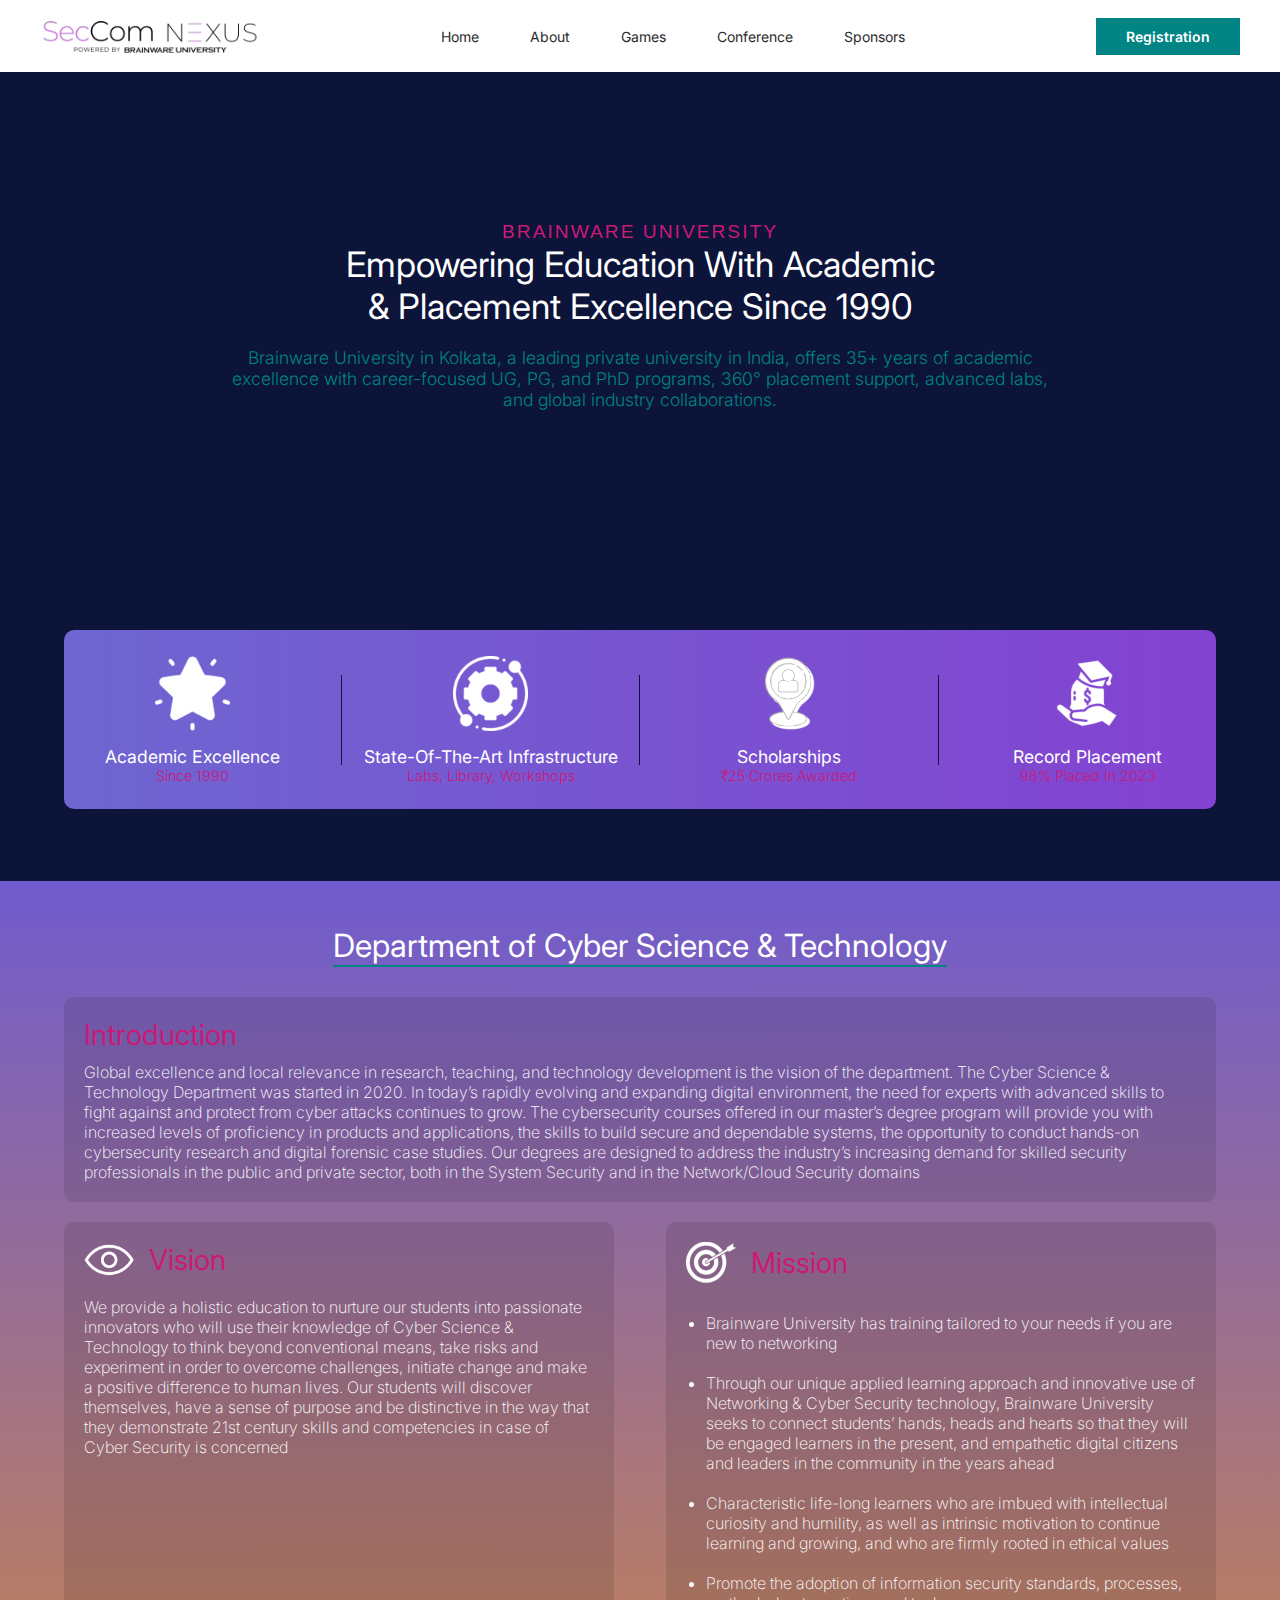
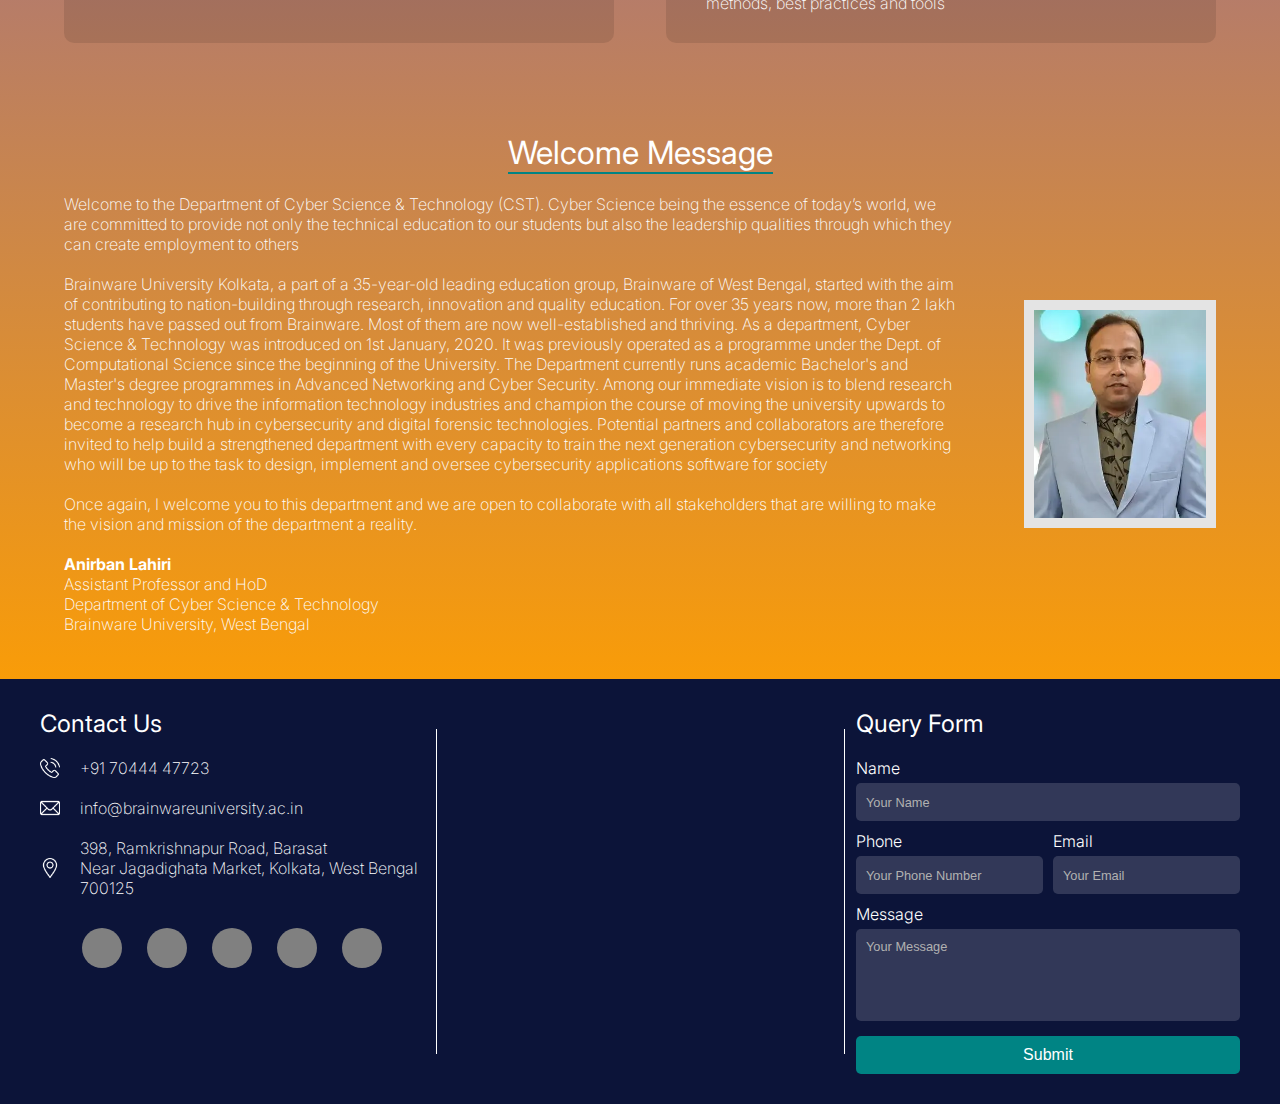
==== about.html @ 7f50a829 "Final_1" ====
<!DOCTYPE html>
<html lang="en">

<head>
  <meta charset="UTF-8" />
  <meta name="viewport" content="width=device-width, initial-scale=1.0" />
  <meta name="description" content="Setcom" />
  <title>SecComNexus</title>
  <link rel="stylesheet" href="CSS/style.css">
  <link rel="stylesheet" href="CSS/about.css">
</head>

<body>
  <header id="navbar">
    <img id="logo" src="Assets/seccom_logo-b.webp" alt="" />
    <nav>
      <ul>
        <li><a href="index.html">Home</a></li>
        <li>
          <a href="about.html">About</a>
          <ul class="sub-nav">
            <li><a href="about.html#art4">Dept. Of Cyber Science & Technology</a></li>
          </ul>
        </li>
        <li>
          <a href="games.html">Games</a>
          <ul class="sub-nav">
            <li><a href="games.html#">Valorant</a></li>
            <li><a href="games.html#">BGMI</a></li>
            <li><a href="games.html#">CTF</a></li>
          </ul>
        </li>
        <li><a href="conferance.html">Conference</a></li>
        <li>
          <a href="sponsors.html">Sponsors</a>
        </li>
      </ul>
    </nav>
    <div>
      <a class="nav_ext reg" href="#">Registration</a>
    </div>
    <div class="menu-button" id="menuButton">&#9776;</div>
  </header>

  <main>
    <!-- Section 1 -->
    <section class="sec1">
      <!-- Article 1 -->
      <article id="art1" class="art1">
        <p>BRAINWARE UNIVERSITY</p>
        <h1>Empowering Education With Academic</h1>
        <h1> & Placement Excellence Since 1990</h1>
        <h3>Brainware University in Kolkata, a leading private university in India, offers 35+ years of academic
          excellence with career-focused UG, PG, and PhD programs, 360° placement support, advanced labs, and global
          industry collaborations.</h3>
      </article>

      <!-- Article 2 -->
      <article class="art2">
        <div>
          <img src="Assets/MID-Icons/academic-excellence.webp" alt="">
          <h3>Academic Excellence</h3>
          <p>Since 1990</p>
        </div>
        <hr>
        <div>
          <img src="Assets/MID-Icons/Infrastructure.webp" alt="">
          <h3>State-Of-The-Art Infrastructure</h3>
          <p>Labs, Library, Workshops</p>
        </div>
        <hr>
        <div>
          <img src="Assets/MID-Icons/record-placement.webp" alt="">
          <h3>Scholarships</h3>
          <p>₹25 Crores Awarded</p>
        </div>
        <hr>
        <div>
          <img src="Assets/MID-Icons/scholarships.webp" alt="">
          <h3>Record Placement</h3>
          <p>98% Placed In 2023</p>
        </div>
      </article>
    </section>

    <!-- Section 2 -->
    <section class="sec2">
      <!-- Article 4 -->
      <article id="art4" class="art4">
        <div class="art4_top">
          <h1>Department of Cyber Science & Technology</h1>
          <hr class="glob_hr">
        </div>
        <div class="art4_bottom">
          <h2>Introduction</h2>
          <p>Global excellence and local relevance in research, teaching, and technology development is the vision of
            the department. The Cyber Science & Technology Department was started in 2020. In today’s rapidly
            evolving and expanding digital environment, the need for experts with advanced skills to fight against and
            protect from cyber attacks continues to grow. The cybersecurity courses offered in our master’s degree
            program will provide you with increased levels of proficiency in products and applications, the skills to
            build secure and dependable systems, the opportunity to conduct hands-on cybersecurity research and
            digital forensic case studies. Our degrees are designed to address the industry’s increasing demand for
            skilled security professionals in the public and private sector, both in the System Security and in the
            Network/Cloud Security domains</p>
        </div>
      </article>

      <!-- Article 5 -->
      <article class="art5">
        <div class="art5_div1">
          <div class="art5_head">
            <img src="Assets/MID-Icons/eye.webp" alt="">
            <h2>Vision</h2>
          </div>
          <p>
            We provide a holistic education to nurture our students into passionate innovators who will use their
            knowledge of Cyber Science & Technology to think beyond conventional means, take risks and experiment in
            order to overcome challenges, initiate change and make a positive difference to human lives. Our students
            will discover themselves, have a sense of purpose and be distinctive in the way that they demonstrate 21st
            century skills and competencies in case of Cyber Security is concerned
          </p>
        </div>
        <div class="art5_div2">
          <div class="art5_head">
            <img src="Assets/MID-Icons/target.webp" alt="">
            <h2>Mission</h2>
          </div>
          <ul>
            <li>
              Brainware University has training tailored to your needs
              if you are new to networking
            </li>
            <li>
              Through our unique applied learning approach and
              innovative use of Networking & Cyber Security
              technology, Brainware University seeks to connect
              students’ hands, heads and hearts so that they will be
              engaged learners in the present, and empathetic digital
              citizens and leaders in the community in the years
              ahead
            </li>
            <li>
              Characteristic life-long learners who are imbued with
              intellectual curiosity and humility, as well as intrinsic
              motivation to continue learning and growing, and who
              are firmly rooted in ethical values
            </li>
            <li>
              Promote the adoption of information security standards,
              processes, methods, best practices and tools
            </li>
          </ul>
        </div>
      </article>

      <!-- Article 6 -->
      <div class="art6_head">
        <h1>Welcome Message</h1>
        <hr class="glob_hr">
      </div>
      <article class="art6">
        <div>
          <p>
            Welcome to the Department of Cyber Science & Technology (CST). Cyber Science being the essence of
            today’s world, we are committed to provide not only the technical education to our students but also the
            leadership qualities through which they can create employment to others
          </p>
          <br>
          <p>
            Brainware University Kolkata, a part of a 35-year-old leading education group, Brainware of West Bengal,
            started with the aim of contributing to nation-building through research, innovation and quality education.
            For over 35 years now, more than 2 lakh students have passed out from Brainware. Most of them are now
            well-established and thriving. As a department, Cyber Science & Technology was introduced on 1st
            January, 2020. It was previously operated as a programme under the Dept. of Computational Science
            since the beginning of the University. The Department currently runs academic Bachelor's and Master's
            degree programmes in Advanced Networking and Cyber Security. Among our immediate vision is to blend
            research and technology to drive the information technology industries and champion the course of
            moving the university upwards to become a research hub in cybersecurity and digital forensic
            technologies. Potential partners and collaborators are therefore invited to help build a strengthened
            department with every capacity to train the next generation cybersecurity and networking who will be up to
            the task to design, implement and oversee cybersecurity applications software for society
          </p>
          <br>
          <p>
            Once again, I welcome you to this department and we are open to collaborate with all stakeholders that
            are willing to make the vision and mission of the department a reality.
          </p>
          <br>
          <div>
            <h4>Anirban Lahiri</h4>
            <p>Assistant Professor and HoD</p>
            <p>Department of Cyber Science & Technology</p>
            <p>Brainware University, West Bengal</p>
          </div>
        </div>
        <img src="Assets/Images/hod.webp" alt="">
      </article>
    </section>
  </main>

  <footer>
    <article class="foot1">
      <div class="foot1_links">
        <h3>Contact Us</h3>
        <div>
          <img src="Assets/SM-Icons/call-b.png" alt="" /><a href="tel:+91 7044447723" >+91 70444 47723</a>
        </div>
        <div>
          <img src="Assets/SM-Icons/mail-b.png" alt="" /><a href="mailto:info@brainwareuniversity.ac.in" >info@brainwareuniversity.ac.in</a>
        </div>
        <div>
          <img src="Assets/SM-Icons/loc-b.png" alt="" /><a href="">398, Ramkrishnapur Road, Barasat <br />Near Jagadighata Market, Kolkata, West Bengal 700125</a>
        </div>
      </div>
      <div class="foot1_icons">
        <a href="#"><img src="" alt="" /></a>
        <a href="#"><img src="" alt="" /></a>
        <a href="#"><img src="" alt="" /></a>
        <a href="#"><img src="" alt="" /></a>
        <a href="#"><img src="" alt="" /></a>
      </div>
    </article>
    <hr />
    <article>
      <iframe style="filter: var(--invert-1); border: none" src="https://www.google.com/maps/embed?pb=!1m18!1m12!1m3!1d20817.12338536643!2d88.50372084337864!3d22.728900085124508!2m3!1f0!2f0!3f0!3m2!1i1024!2i768!4f13.1!3m3!1m2!1s0x39f89c04b6fe4559%3A0xa012120ab7f1da34!2sBrainware%20University!5e0!3m2!1sen!2sin!4v1730965529747!5m2!1sen!2sin" width="100%" height="100%" style="border: 0" allowfullscreen="" loading="lazy" referrerpolicy="no-referrer-when-downgrade"></iframe>
    </article>
    <hr />
    <article class="foot2">
      <h3>Query Form</h3>
      <form id="query-form" action="#" method="POST">
        <label for="name">Name</label>
        <input type="text" id="name" name="name" placeholder="Your Name" required/>
      
        <div class="input-row">
          <div class="input-half">
            <label for="phone">Phone</label>
            <input type="number" id="phone" name="phone" placeholder="Your Phone Number" required/>
          </div>
          <div class="input-half">
            <label for="email">Email</label>
            <input type="email" id="email" name="email" placeholder="Your Email" required/>
          </div>
        </div>
      
        <label for="message">Message</label>
        <textarea id="message" name="message" placeholder="Your Message" rows="4" required></textarea>
        <button type="submit">Submit</button>
      </form>
    </article>
  </footer>
  <script src="JS/script.js"></script>
  <script src="JS/about.js"></script>
</body>

</html>
---- CSS/style.css ----
/* Import Google Fonts */
@import url('https://fonts.googleapis.com/css2?family=Anton&family=Inter:ital,opsz,wght@0,14..32,100..900;1,14..32,100..900&display=swap');

/* CSS Variables */
:root {
    /* Text */
    --first-color: #fff;
    --second-color: #cb1977;
    --third-color: #008484;
    /* Color-Type */
    --color-type-1: #111111;
    --color-type-2: #141414;
    --hr-color: #fff;
    /* Background */
    --background-color: #0c1439;
}

/* Reset */
* {
    margin: 0;
    padding: 0;
    box-sizing: border-box;
}
body {
    background: var(--background-color);
    color: var(--first-color);
    font-family: "Inter", sans-serif;
}
body::-webkit-scrollbar {
    width: 0px;
}
html {
    scroll-behavior: smooth;
}
.glob_hr {
    border: none;
    background-color: var(--third-color);
    height: 2px;
}

/* Header */
header {
    display: flex;
    position: fixed;
    width: 100vw;
    align-items: center;
    justify-content: space-between;
    padding: 0px 40px;
    height: 8vh;
    transition: top 0.3s;
    background-color: #fff;
    z-index: 1000;
    animation: fadeInFromTop 1s ease-out forwards;
}
header img {
    width: 220px;
    height: auto;
}
header nav {
    display: flex;
    align-items: center;
}
header nav ul {
    display: flex;
    list-style-type: none;
    position: relative;
}
header nav ul li {
    position: relative;
}
header a {
    color: #2b2b2b;
    text-decoration: none;
    padding: 10px 2vw;
    font-size: 14px;
    font-weight: 400;
    font-family: "Inter", sans-serif;
}
header a:hover {
    color: #000;
    background-color: #bebebe;
    transition: 0.3s;
}

/* Sub-Navigation */
.sub-nav {
    display: none;
    position: absolute;
    width: auto;
    top: 100%;
    left: 0;
    margin-top: 10px;
    background-color: #fff;
    border: 1px solid #acacac;
}
header nav ul li:hover .sub-nav {
    display: block;
}
.sub-nav li {
    padding: 8px 1vw;
}
.sub-nav a {
    color: #000;
    text-decoration: none;
    font-size: 14px;
    padding: 10px 1vw;
    display: block;
    white-space: nowrap;
}
.nav_ext {
    padding: 10px 30px;
    color: #fff;
    font-weight: 600;
}
.prt {
    background-color: #cb1977;
}
.prt:hover {
    background-color: #921156;
    color: #fff;
}
.reg {
    margin-left: 10px;
    background-color: #008484;
}
.reg:hover {
    background-color: #006363;
    color: #fff;
}

/* Menu Button */
.menu-button {
    display: none;
}

/* Footer */
footer {
    display: flex;
    padding: 30px 40px;
    /* background-color: var(--color-type-1); */
    justify-content: space-between;
    font-family: "Inter", sans-serif;
    animation: fadeInFromBottom 1s ease-out forwards;
    /* display: none; */
    background-color: #0c1439;
}
footer article {
    width: 30vw;
}
footer hr {
    margin: 20px 0px;
    border: none;
    background-color: var(--hr-color);
    width: 1px;
}
.foot1_links {
    display: flex;
    flex-direction: column;
}
.foot1_links div {
    display: flex;
    align-items: center;
    padding: 10px 0px;
}
.foot1_links div img {
    width: 20px;
    height: auto;
    filter: invert(100%);
}
.foot1_links div a {
    font-weight: 200;
    padding-left: 20px;
    color: var(--first-color);
    text-decoration: none;
}
.foot1_links h3,
.foot2 h3 {
    font-size: 1.5em;
    margin-bottom: 10px;
    font-weight: 400;
}
.foot1_icons {
    display: flex;
    justify-content: space-around;
    padding: 20px 30px;
}
.foot1_icons a {
    height: 40px;
    width: 40px;
    border-radius: 50%;
    background-color: gray;
}

/* Query Form */
#query-form {
    display: flex;
    flex-direction: column;
}

#query-form label {
    font-size: 1rem;
    font-weight: 300;
    margin: 10px 0 5px;
    color: var(--first-color);
}

#query-form input[type="text"],
#query-form input[type="number"],
#query-form input[type="email"],
#query-form textarea {
    padding: 10px;
    font-size: 1em;
    border: none;
    border-radius: 5px;
    background-color: #ffffff28;
    color: var(--first-color);
    font-family: sans-serif;
    resize: none;
    width: 100%;
    box-sizing: border-box;
}
#query-form input[type="number"]::-webkit-inner-spin-button {
    -webkit-appearance: none;
    margin: 0;
}

/* Styling for placeholder text */
#query-form input::placeholder,
#query-form textarea::placeholder {
    color: #b1b1b1;
    font-size: 0.8rem;
    font-weight: 200;
}

/* Style for button */
#query-form button {
    margin-top: 15px;
    padding: 10px;
    font-size: 1em;
    color: var(--first-color);
    background-color: var(--third-color);
    border: none;
    border-radius: 5px;
    cursor: pointer;
    transition: background-color 0.3s;
}
#query-form button:hover {
    background-color: #47c94e;
}

/* Flex styling for row of inputs */
.input-row {
    display: flex;
    gap: 10px;
    margin-top: 10px;
}

.input-half {
    flex: 1;
}
.input-half input {
    margin-top: 5px;
}

/* Animations */
@keyframes fadeInFromTop {
    0% {
        opacity: 0;
        transform: translateY(-20px);
    }
    100% {
        opacity: 1;
        transform: translateY(0);
    }
}
@keyframes fadeInFromBottom {
    0% {
        opacity: 0;
        transform: translateY(20px);
    }
    100% {
        opacity: 1;
        transform: translateY(0);
    }
}
@keyframes fadeInFromLeft {
    0% {
        opacity: 0;
        transform: translateX(-20px);
    }
    100% {
        opacity: 1;
        transform: translateX(0);
    }
}
@keyframes fadeInFromRight {
    0% {
        opacity: 0;
        transform: translateX(20px);
    }
    100% {
        opacity: 1;
        transform: translateX(0);
    }
}
@keyframes fadeIn {
    0% {
        opacity: 0;
    }
    100% {
        opacity: 1;
    }
}



/* Working */
.working {
    display: flex;
    align-items: center;
    justify-content: center;
    height: 100vh;
}
.working h1 {
    font-size: 4rem;
    color: rgba(255, 255, 255, 0.3);
    font-family: "Inter", sans-serif;
    font-weight: 400;
}
---- CSS/about.css ----
body {
    background-color: #0c1439;
}
/* Sections */
.sec1 {
    margin: 0px 5vw;
}
.sec2 {
    background: linear-gradient(180deg, rgb(112, 91, 206) 0%, rgba(249,156,8,1) 100%);
    padding: 5vh 5vw;
    display: flex;
    flex-direction: column;
}
.art6_head {
    align-self: center;
    margin-bottom: 20px;
    margin-top: 10vh;
}
.art6_head h1 {
    font-size: 2rem;
    font-family: "Inter", sans-serif;
    font-weight: 400;
    color: var(--hr-color);;
}

/* Article 1 */
.art1 {
    display: flex;
    flex-direction: column;
    height: 70vh;
    justify-content: center;
    align-items: center;
    animation: fadeIn 1s ease-out forwards;
}
.art1 h1 {
    color: #fff;
    font-family: "Inter", sans-serif;
    font-size: 2.2rem;
    font-weight: 400;
}
.art1 h3 {
    margin-top: 20px;
    width: 65vw;
    font-size: 1.1rem;
    font-weight: 300;
    text-align: center;
    font-family: "Inter", sans-serif;
    color: var(--third-color);
}
.art1 p {
    font-size: 1.2rem;
    font-family: sans-serif;
    letter-spacing: 2px;
    color: var(--second-color);
}

/* Article 2 */
.art2 {
    display: flex;
    background: linear-gradient(90deg, rgb(110, 102, 209) 0%, rgb(131, 66, 209) 100%);
    padding: 2vw 0px;
    border-radius: 10px;
    /* border: 1px solid var(--hr-color); */
    justify-content: space-between;
    align-items: center;
    overflow: hidden;
    margin-bottom: 8vh;
    animation: fadeInFromBottom 1s ease-out forwards;
}
.art2 div {
    width: 20vw;
    display: flex;
    flex-direction: column;
    align-items: center;
}
.art2 div img {
    width: 75px;
    height: 75px;
    filter: brightness(150%);
}
.art2 div h3 {
    font-family: "Inter", sans-serif;
    font-weight: 400;
    color: #fff;
    padding-top: 15px;
    font-size: 1.1rem;
}
.art2 div p {
    font-family: "Inter", sans-serif;
    font-weight: 300;
    font-size: 0.9rem;
    color: var(--second-color);
}
.art2 hr {
    height: 10vh;
    border: none;
    width: 1px;
    background-color: #0c1439;
}

/* Article 3 */

/* Article 4 */
.art4 {
    display: flex;
    flex-direction: column;
    align-items: center;
    animation: fadeInFromTop 1s ease-out forwards;
}
.art4_top h1 {
    font-size: 2rem;
    font-family: "Inter", sans-serif;
    font-weight: 400;
    color: var(--hr-color);
}
.art4_bottom {
    margin-top: 30px;
    font-family: "Inter", sans-serif;
    padding: 20px;
    background-color: rgba(0, 0, 0, 0.1);
    border-radius: 10px;
}
.art4_bottom h2 {
    font-size: 1.8rem;
    font-weight: 400;
    color: var(--second-color);
}
.art4_bottom p {
    font-weight: 200;
    padding-top: 10px;
}

/* Article 5 */
.art5 {
    display: flex;
    justify-content: space-between;
    font-family: "Inter";
    font-weight: 200;
}
.art5 > div {
    width: 43vw;
    background-color: rgba(0, 0, 0, 0.1);
    border-radius: 10px;
    padding: 20px;
    margin-top: 20px;
}
.art5_div1 {
    animation: fadeInFromLeft 1s ease-out forwards;
}
.art5_div2 {
    animation: fadeInFromRight 1s ease-out forwards;
}
.art5_head {
    display: flex;
    align-items: center;
    padding-bottom: 20px;
}
.art5_head img {
    width: 50px;
    height: auto;
    filter: invert(100%);
}
.art5_head h2 {
    font-weight: 400;
    font-size: 1.8rem;
    padding-left: 15px;
    color: var(--second-color);
}
.art5 > div > ul {
    padding-left: 20px;
}
.art5 > div > ul > li {
    padding: 10px 0px;
}

/* Article 6 */
.art6 {
    display: flex;
    justify-content: space-between;
    align-items: center;
    animation: fadeIn 1s ease-out forwards;
}
.art6 div {
    font-family: "Inter", sans-serif;
    padding-right: 5vw;
    font-weight: 200;
}
.art6 img {
    width: 15vw;
    border: 10px solid #e4e4e4;
}
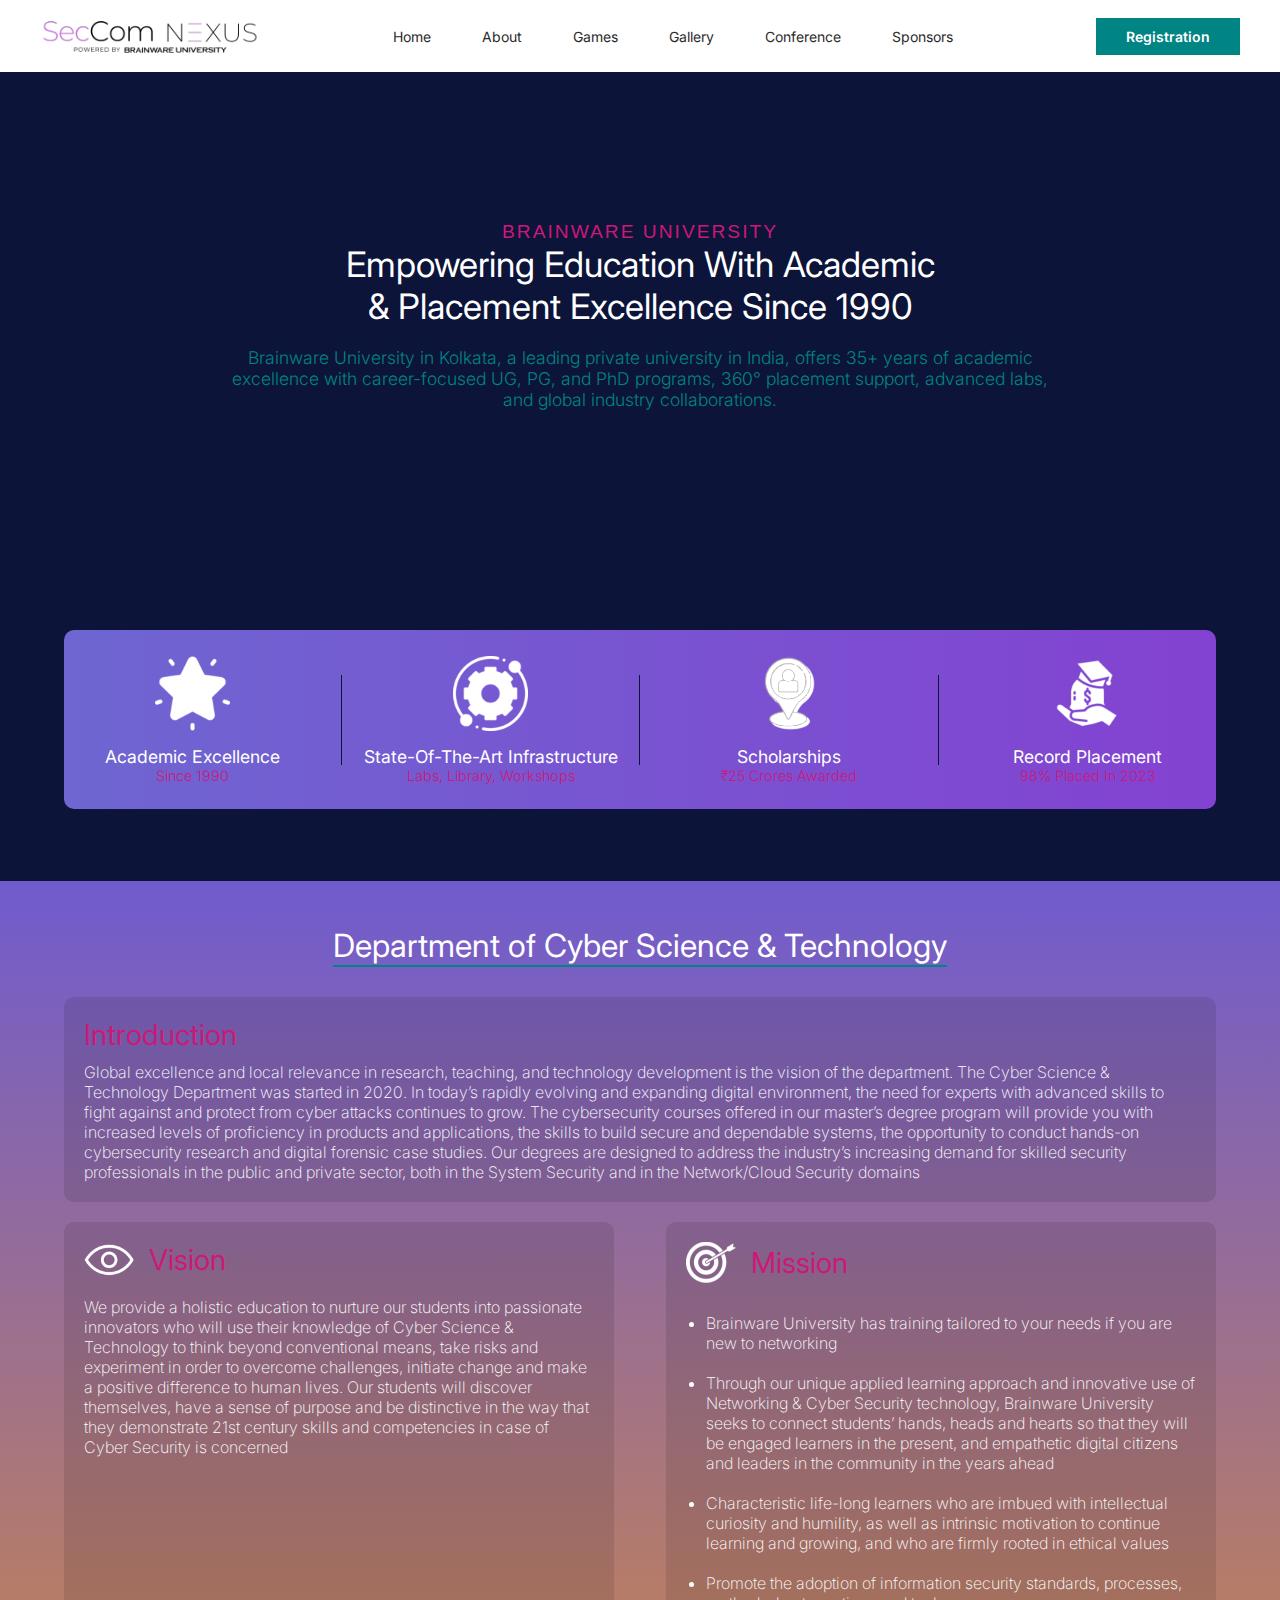
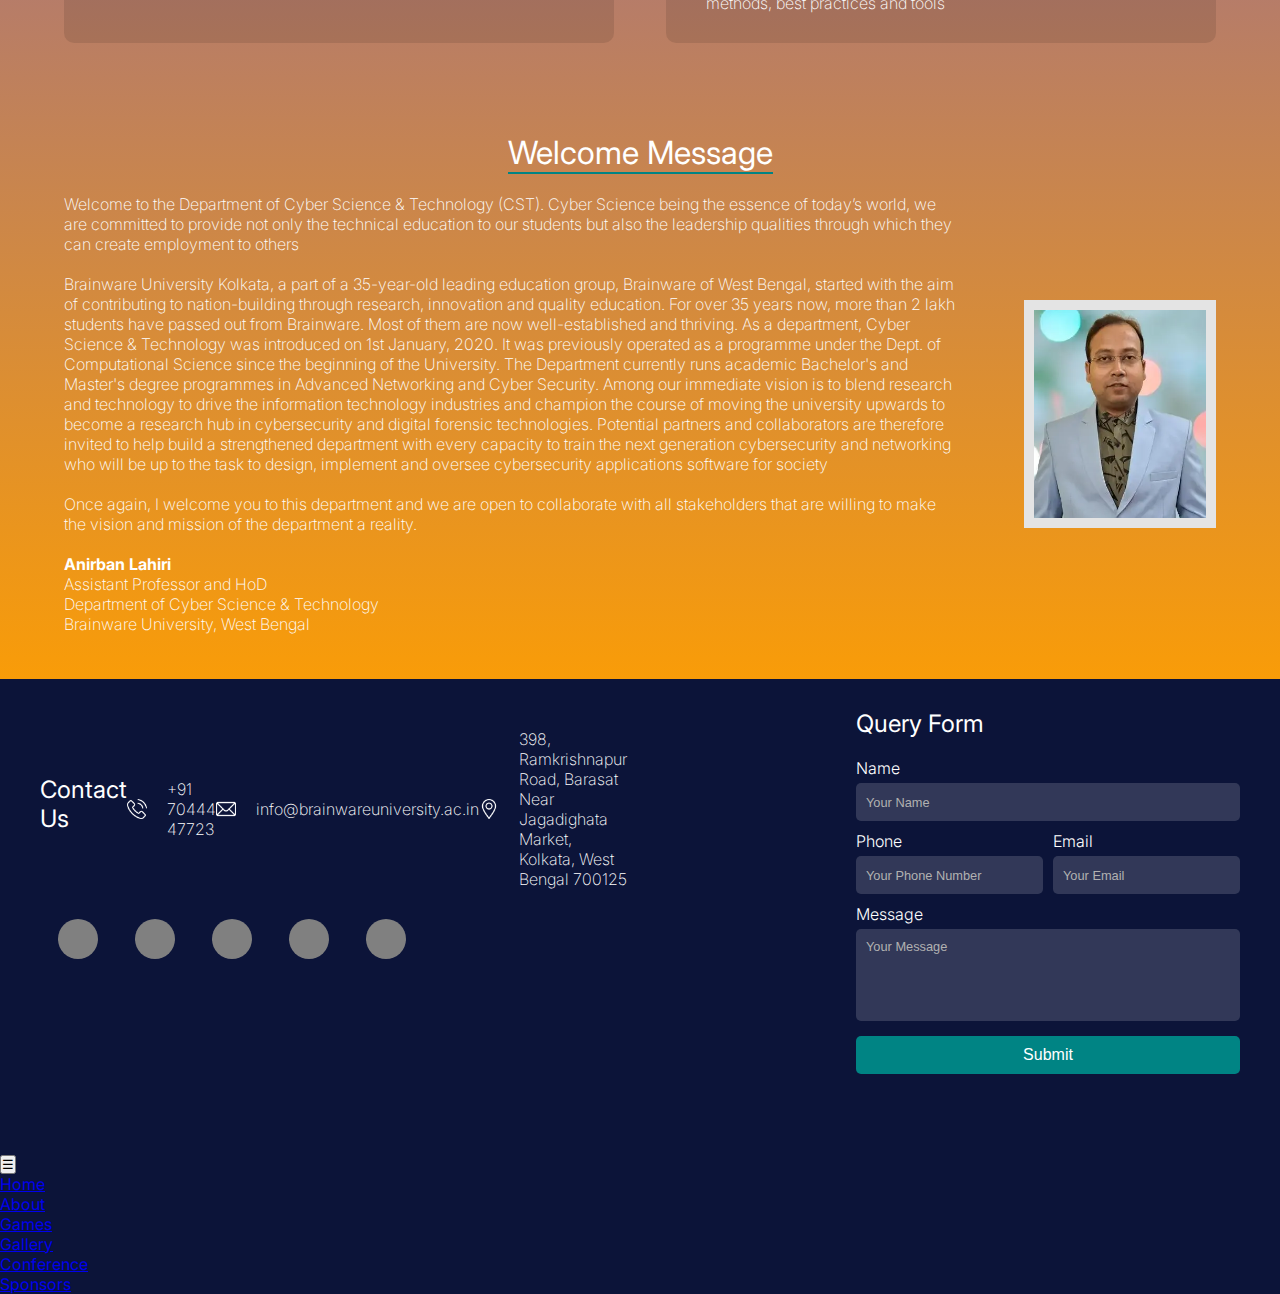
==== commit 1a3e52d9: "Add files via upload" ====
--- a/about.html
+++ b/about.html
@@ -30,14 +30,15 @@
             <li><a href="games.html#">CTF</a></li>
           </ul>
         </li>
-        <li><a href="conferance.html">Conference</a></li>
+        <li><a href="gallery.html">Gallery</a></li>
+        <li><a href="conference.html">Conference</a></li>
         <li>
           <a href="sponsors.html">Sponsors</a>
         </li>
       </ul>
     </nav>
     <div>
-      <a class="nav_ext reg" href="#">Registration</a>
+      <a class="nav_ext reg" href="games.html">Registration</a>
     </div>
     <div class="menu-button" id="menuButton">&#9776;</div>
   </header>
@@ -201,55 +202,76 @@
   <footer>
     <article class="foot1">
       <div class="foot1_links">
-        <h3>Contact Us</h3>
-        <div>
-          <img src="Assets/SM-Icons/call-b.png" alt="" /><a href="tel:+91 7044447723" >+91 70444 47723</a>
-        </div>
-        <div>
-          <img src="Assets/SM-Icons/mail-b.png" alt="" /><a href="mailto:info@brainwareuniversity.ac.in" >info@brainwareuniversity.ac.in</a>
-        </div>
-        <div>
-          <img src="Assets/SM-Icons/loc-b.png" alt="" /><a href="">398, Ramkrishnapur Road, Barasat <br />Near Jagadighata Market, Kolkata, West Bengal 700125</a>
+        <div class="foot1_links_div">
+          <h3>Contact Us</h3>
+          <div>
+            <img src="Assets/SM-Icons/call-b.png" alt="" />
+			<a href="tel:+91 7044447723">+91 70444 47723</a>
+          </div>
+          <div>
+            <img src="Assets/SM-Icons/mail-b.png" alt="" />
+			<a href="mailto:info@brainwareuniversity.ac.in">info@brainwareuniversity.ac.in</a>
+          </div>
+          <div>
+            <img src="Assets/SM-Icons/loc-b.png" alt="" />
+			<a href="">398, Ramkrishnapur Road, Barasat <br />Near Jagadighata Market, Kolkata, West Bengal 700125</a>
+          </div>
+        </div>
+        <div class="foot1_icons">
+          <a href="#"><img src="" alt="" /></a>
+          <a href="#"><img src="" alt="" /></a>
+          <a href="#"><img src="" alt="" /></a>
+          <a href="#"><img src="" alt="" /></a>
+          <a href="#"><img src="" alt="" /></a>
         </div>
       </div>
-      <div class="foot1_icons">
-        <a href="#"><img src="" alt="" /></a>
-        <a href="#"><img src="" alt="" /></a>
-        <a href="#"><img src="" alt="" /></a>
-        <a href="#"><img src="" alt="" /></a>
-        <a href="#"><img src="" alt="" /></a>
+      <div class="foot1_map">
+        <iframe style="filter: var(--invert-1); border: none"
+          src="https://www.google.com/maps/embed?pb=!1m18!1m12!1m3!1d20817.12338536643!2d88.50372084337864!3d22.728900085124508!2m3!1f0!2f0!3f0!3m2!1i1024!2i768!4f13.1!3m3!1m2!1s0x39f89c04b6fe4559%3A0xa012120ab7f1da34!2sBrainware%20University!5e0!3m2!1sen!2sin!4v1730965529747!5m2!1sen!2sin"
+          width="100%" height="100%" style="border: 0" allowfullscreen="" loading="lazy"
+          referrerpolicy="no-referrer-when-downgrade">
+        </iframe>
       </div>
     </article>
-    <hr />
-    <article>
-      <iframe style="filter: var(--invert-1); border: none" src="https://www.google.com/maps/embed?pb=!1m18!1m12!1m3!1d20817.12338536643!2d88.50372084337864!3d22.728900085124508!2m3!1f0!2f0!3f0!3m2!1i1024!2i768!4f13.1!3m3!1m2!1s0x39f89c04b6fe4559%3A0xa012120ab7f1da34!2sBrainware%20University!5e0!3m2!1sen!2sin!4v1730965529747!5m2!1sen!2sin" width="100%" height="100%" style="border: 0" allowfullscreen="" loading="lazy" referrerpolicy="no-referrer-when-downgrade"></iframe>
-    </article>
-    <hr />
     <article class="foot2">
       <h3>Query Form</h3>
       <form id="query-form" action="#" method="POST">
         <label for="name">Name</label>
-        <input type="text" id="name" name="name" placeholder="Your Name" required/>
-      
+        <input type="text" id="name" name="name" placeholder="Your Name" required />
+
         <div class="input-row">
           <div class="input-half">
             <label for="phone">Phone</label>
-            <input type="number" id="phone" name="phone" placeholder="Your Phone Number" required/>
+            <input type="number" id="phone" name="phone" placeholder="Your Phone Number" required />
           </div>
           <div class="input-half">
             <label for="email">Email</label>
-            <input type="email" id="email" name="email" placeholder="Your Email" required/>
-          </div>
-        </div>
-      
+            <input type="email" id="email" name="email" placeholder="Your Email" required />
+          </div>
+        </div>
+
         <label for="message">Message</label>
         <textarea id="message" name="message" placeholder="Your Message" rows="4" required></textarea>
         <button type="submit">Submit</button>
       </form>
     </article>
   </footer>
+  
+  <!-- Floating Hamburger Button -->
+  <button class="float-menu" onclick="toggleMenu()">☰</button>
+
+  <!-- Floating Navigation Menu -->
+  <nav class="float-nav">
+    <ul>
+      <li><a href="index.html">Home</a></li>
+      <li><a href="about.html">About</a></li>
+      <li><a href="games.html">Games</a></li>
+      <li><a href="gallery.html">Gallery</a></li>
+      <li><a href="conference.html">Conference</a></li>
+      <li><a href="sponsors.html">Sponsors</a></li>
+    </ul>
+  </nav>
   <script src="JS/script.js"></script>
-  <script src="JS/about.js"></script>
 </body>
 
 </html>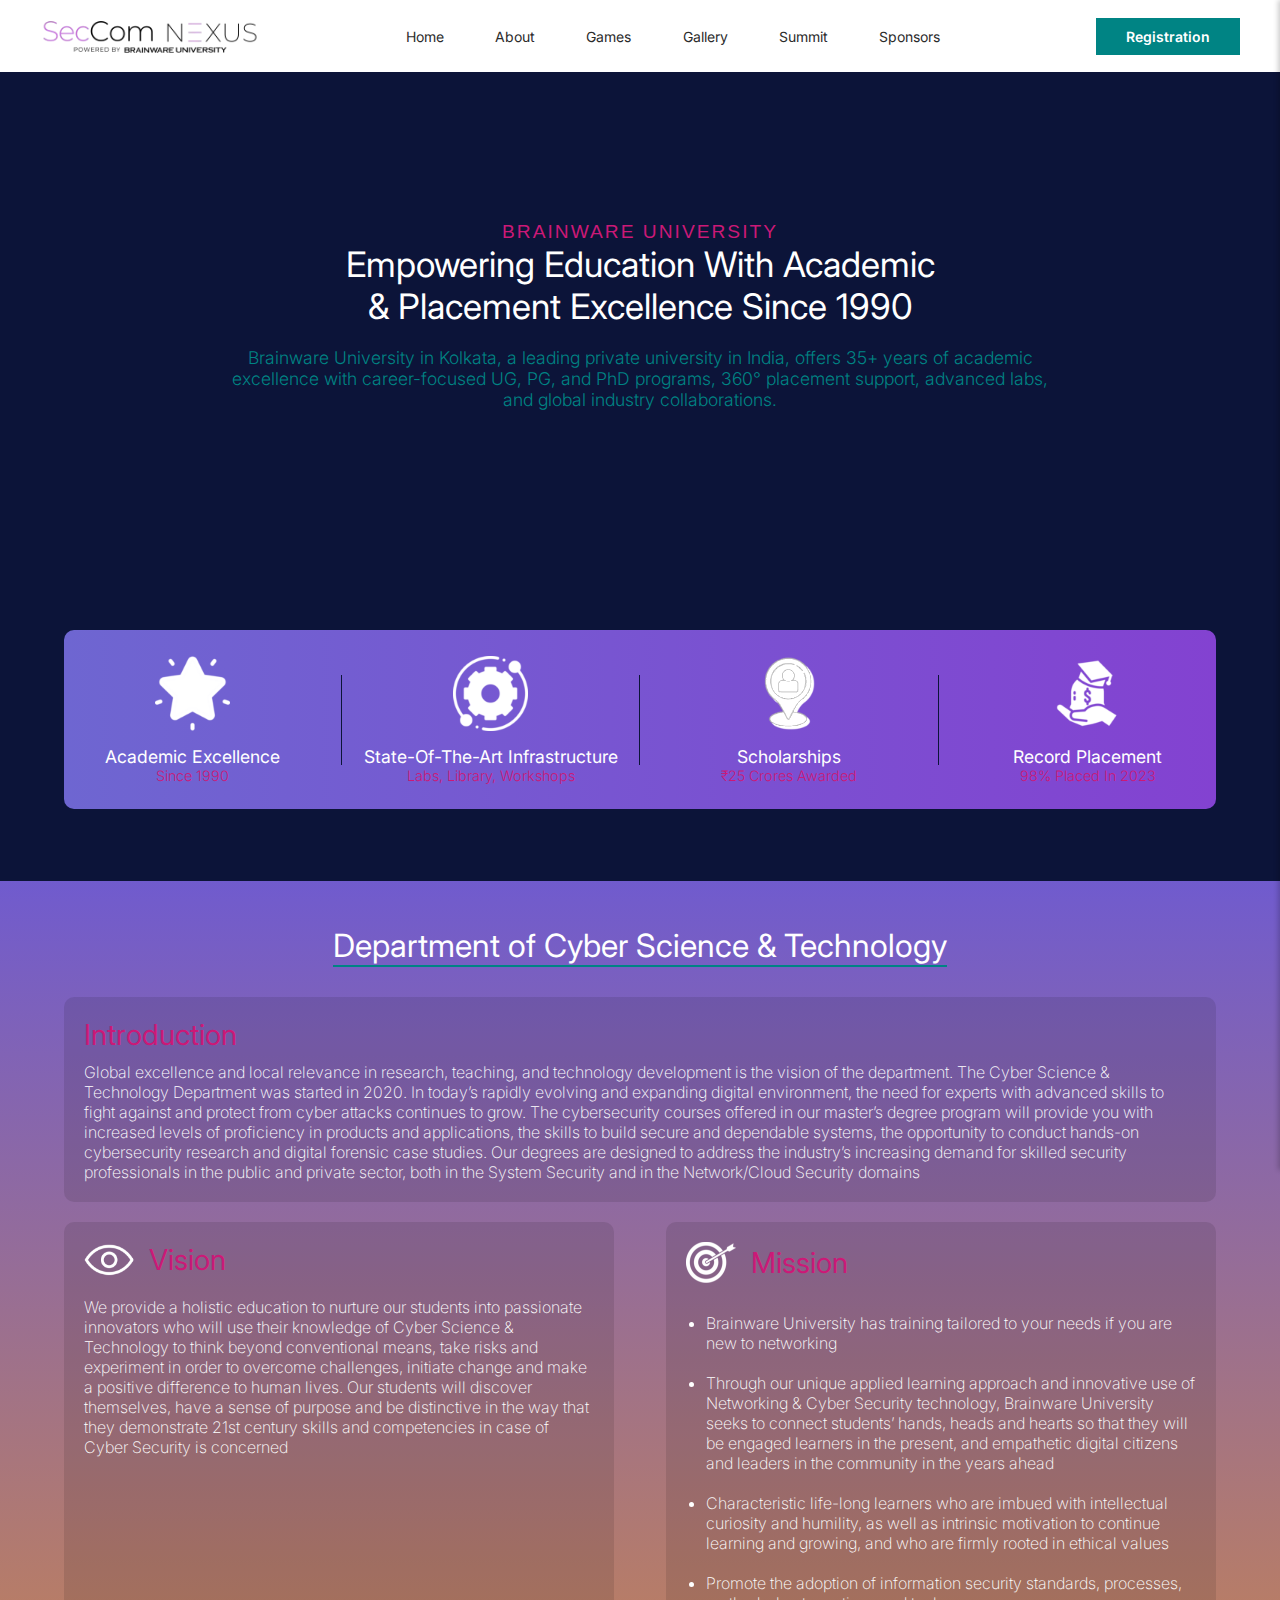
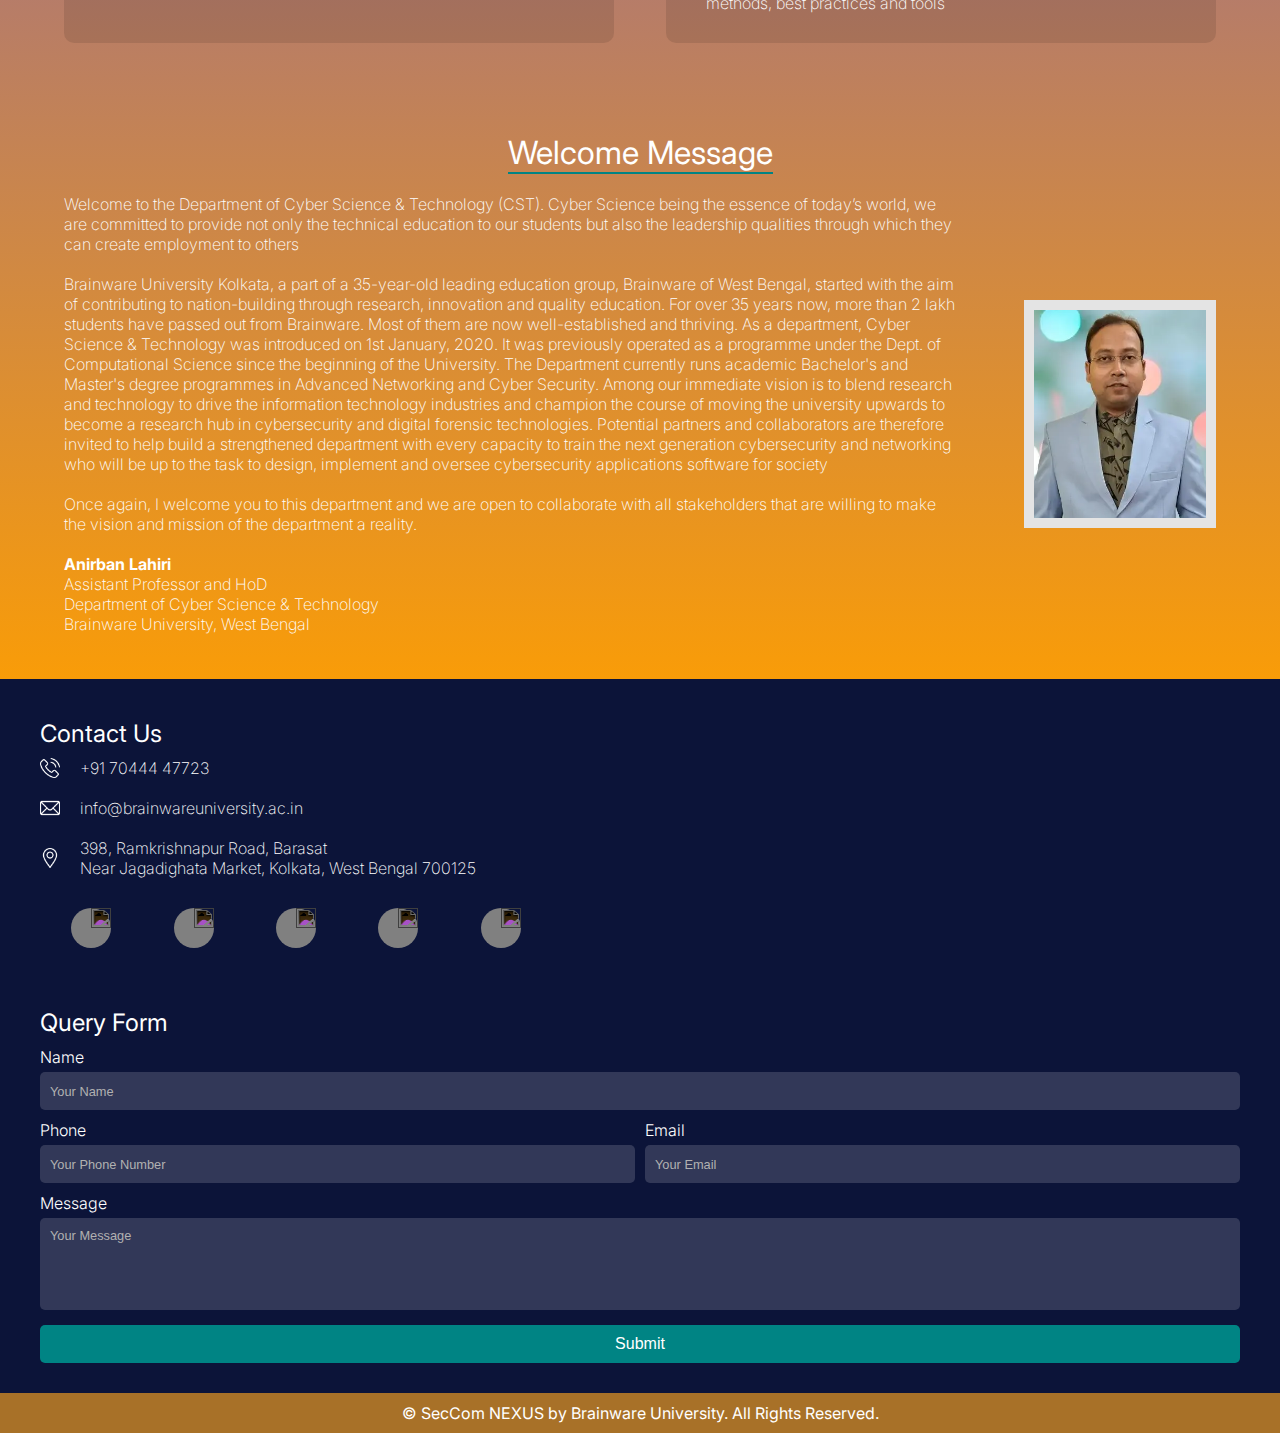
==== commit ce96ca0a: "Anim_Add_Finish" ====
--- a/about.html
+++ b/about.html
@@ -31,7 +31,7 @@
           </ul>
         </li>
         <li><a href="gallery.html">Gallery</a></li>
-        <li><a href="conference.html">Conference</a></li>
+        <li><a href="summit.html">Summit</a></li>
         <li>
           <a href="sponsors.html">Sponsors</a>
         </li>
@@ -271,6 +271,10 @@
       <li><a href="sponsors.html">Sponsors</a></li>
     </ul>
   </nav>
+
+  <div class="cpyrht">
+    <p>© <span id="currentYear"></span> SecCom NEXUS by Brainware University. All Rights Reserved.</p>
+  </div>
   <script src="JS/script.js"></script>
 </body>
 
--- a/CSS/style.css
+++ b/CSS/style.css
@@ -21,17 +21,21 @@
     padding: 0;
     box-sizing: border-box;
 }
+
 body {
     background: var(--background-color);
     color: var(--first-color);
     font-family: "Inter", sans-serif;
 }
+
 body::-webkit-scrollbar {
     width: 0px;
 }
+
 html {
     scroll-behavior: smooth;
 }
+
 .glob_hr {
     border: none;
     background-color: var(--third-color);
@@ -52,22 +56,27 @@
     z-index: 1000;
     animation: fadeInFromTop 1s ease-out forwards;
 }
+
 header img {
     width: 220px;
     height: auto;
 }
+
 header nav {
     display: flex;
     align-items: center;
 }
+
 header nav ul {
     display: flex;
     list-style-type: none;
     position: relative;
 }
+
 header nav ul li {
     position: relative;
 }
+
 header a {
     color: #2b2b2b;
     text-decoration: none;
@@ -76,6 +85,7 @@
     font-weight: 400;
     font-family: "Inter", sans-serif;
 }
+
 header a:hover {
     color: #000;
     background-color: #bebebe;
@@ -93,12 +103,15 @@
     background-color: #fff;
     border: 1px solid #acacac;
 }
+
 header nav ul li:hover .sub-nav {
     display: block;
 }
+
 .sub-nav li {
     padding: 8px 1vw;
 }
+
 .sub-nav a {
     color: #000;
     text-decoration: none;
@@ -107,22 +120,27 @@
     display: block;
     white-space: nowrap;
 }
+
 .nav_ext {
     padding: 10px 30px;
     color: #fff;
     font-weight: 600;
 }
+
 .prt {
     background-color: #cb1977;
 }
+
 .prt:hover {
     background-color: #921156;
     color: #fff;
 }
+
 .reg {
     margin-left: 10px;
     background-color: #008484;
 }
+
 .reg:hover {
     background-color: #006363;
     color: #fff;
@@ -136,6 +154,7 @@
 /* Footer */
 footer {
     display: flex;
+    flex-direction: column;
     padding: 30px 40px;
     /* background-color: var(--color-type-1); */
     justify-content: space-between;
@@ -144,51 +163,74 @@
     /* display: none; */
     background-color: #0c1439;
 }
-footer article {
-    width: 30vw;
-}
+
 footer hr {
     margin: 20px 0px;
     border: none;
     background-color: var(--hr-color);
     width: 1px;
 }
+.foot1 {
+    display: flex;
+	justify-content: space-between;
+}
+.foot1_icons div {
+    display: flex;
+}
 .foot1_links {
     display: flex;
     flex-direction: column;
 }
+.foot1_links_div {
+	display: flex;
+	flex-direction: column;
+}
+.foot1 > div {
+    width: 40vw;
+	height: auto;
+}
 .foot1_links div {
     display: flex;
-    align-items: center;
     padding: 10px 0px;
+}
+.foot1_links_div div {
+	display: flex;
+	align-items: center;
 }
 .foot1_links div img {
     width: 20px;
-    height: auto;
+    height: 20px;
     filter: invert(100%);
 }
+
 .foot1_links div a {
     font-weight: 200;
     padding-left: 20px;
     color: var(--first-color);
     text-decoration: none;
 }
+
 .foot1_links h3,
 .foot2 h3 {
     font-size: 1.5em;
-    margin-bottom: 10px;
     font-weight: 400;
 }
+
 .foot1_icons {
     display: flex;
     justify-content: space-around;
     padding: 20px 30px;
 }
+
 .foot1_icons a {
     height: 40px;
     width: 40px;
     border-radius: 50%;
     background-color: gray;
+}
+
+.foot2 {
+	margin-top: 50px;
 }
 
 /* Query Form */
@@ -219,6 +261,7 @@
     width: 100%;
     box-sizing: border-box;
 }
+
 #query-form input[type="number"]::-webkit-inner-spin-button {
     -webkit-appearance: none;
     margin: 0;
@@ -244,6 +287,7 @@
     cursor: pointer;
     transition: background-color 0.3s;
 }
+
 #query-form button:hover {
     background-color: #47c94e;
 }
@@ -258,8 +302,16 @@
 .input-half {
     flex: 1;
 }
+
 .input-half input {
     margin-top: 5px;
+}
+
+.cpyrht {
+    background: #a87128;
+    display: flex;
+    padding: 10px 0px;
+    justify-content: center;
 }
 
 /* Animations */
@@ -268,45 +320,54 @@
         opacity: 0;
         transform: translateY(-20px);
     }
+
     100% {
         opacity: 1;
         transform: translateY(0);
     }
 }
+
 @keyframes fadeInFromBottom {
     0% {
         opacity: 0;
         transform: translateY(20px);
     }
+
     100% {
         opacity: 1;
         transform: translateY(0);
     }
 }
+
 @keyframes fadeInFromLeft {
     0% {
         opacity: 0;
         transform: translateX(-20px);
     }
+
     100% {
         opacity: 1;
         transform: translateX(0);
     }
 }
+
 @keyframes fadeInFromRight {
     0% {
         opacity: 0;
         transform: translateX(20px);
     }
+
     100% {
         opacity: 1;
         transform: translateX(0);
     }
 }
+
 @keyframes fadeIn {
     0% {
         opacity: 0;
     }
+
     100% {
         opacity: 1;
     }
@@ -321,6 +382,7 @@
     justify-content: center;
     height: 100vh;
 }
+
 .working h1 {
     font-size: 4rem;
     color: rgba(255, 255, 255, 0.3);
@@ -328,3 +390,106 @@
     font-weight: 400;
 }
 
+/* Floating Ham */
+.float-menu {
+    display: none;
+    position: fixed;
+    height: 50px;
+    width: 50px;
+    bottom: 20px;
+    right: 20px;
+    z-index: 9999;
+    background-color: #ffae00;
+    color: white;
+    border: none;
+    border-radius: 50%;
+    padding: 15px;
+    font-size: 24px;
+    cursor: pointer;
+    align-items: center;
+    justify-content: center;
+}
+
+/* Floating Navigation Menu */
+.float-nav {
+    position: fixed;
+    top: 0;
+    right: -300px;
+    width: 300px;
+    height: 130%;
+    background-color: var(--background-color);
+    color: white;
+    box-shadow: -2px 0 5px rgba(0, 0, 0, 0.2);
+    transition: right 0.3s ease-in-out;
+    padding: 20px;
+    z-index: 9998;
+}
+
+.float-nav ul {
+    list-style: none;
+    padding: 0;
+    margin: 0;
+}
+
+.float-nav ul li {
+    margin: 50px 0;
+}
+
+.float-nav ul li a {
+    color: white;
+    text-decoration: none;
+    font-size: 1.2rem;
+    font-weight: 300;
+    font-family: "Inter", sans-serif;
+}
+
+.float-nav ul li a:hover {
+    color: #00bcd4;
+}
+
+/* Show menu when active */
+.float-nav.active {
+    right: 0;
+}
+
+/* Change menu icon when active */
+.float-menu.active {
+    background-color: #ffae00;
+    /* Change button background */
+}
+
+@media (max-width: 800px) {
+    
+    header {
+        justify-content: center;
+    }
+    header nav {
+        display: none;
+    }
+    header div {
+        display: none;
+    }
+
+    footer {
+        flex-direction: column;
+        padding: 15px 10px;
+    }
+    .foot1 > div {
+        width: auto;
+    }
+    .foot1_map {
+        display: none;
+    }
+    footer article {
+        width: auto;
+    }
+    footer hr {
+        display: none;
+    }
+    .float-menu {
+        display: flex;
+    }
+    .cpyrht {
+        font-size: 0.7rem;
+    }
+}--- a/CSS/about.css
+++ b/CSS/about.css
@@ -188,4 +188,96 @@
 .art6 img {
     width: 15vw;
     border: 10px solid #e4e4e4;
+}
+
+@media (max-width: 800px) {
+    .art1 h1 {
+        font-size: 1.15rem;
+        text-align: center;
+    }
+    .art1 h3 {
+        width: auto;
+        font-size: 0.8rem;
+    }
+    .art1 p {
+        font-size: 0.9remrem;
+    }
+
+    /* Article 2 */
+    .art2 {
+        flex-direction: column;
+    }
+    .art2 div {
+        width: auto;
+        margin: 20px 0px;
+    }
+    .art2 div img {
+        height: 50px;
+        width: 50px;
+    }
+    .art2 div h3 {
+        font-size: 0.9rem;
+    }
+    .art2 div p {
+        font-size: 0.8rem;
+        color: #0c1439;
+    }
+    .art2 hr {
+        height: 1px;
+        width: 60vw;
+        background-color: rgba(12, 20, 57, 0.2);
+    }
+
+    /* Article 4 */
+    .art4_top h1 {
+        font-size: 1.1rem;
+        text-align: center;
+    }
+    .art4_bottom h2 {
+        font-size: 1.2rem;
+    }
+    .art4_bottom p {
+        font-size: 0.9rem;
+    }
+
+    /* Article 5 */
+    .art5 {
+        flex-direction: column;
+    }
+    .art5 > div {
+        width: auto;
+    }
+    .art5_head img {
+        width: 30px;
+    }
+    .art5_head h2 {
+        font-size: 1.2rem;
+        padding-left: 10px;
+    }
+    .art5 > div p {
+        font-size: 0.9rem;
+    }
+    .art5 > div > ul > li {
+        font-size: 0.9rem;
+    }
+
+    /* Article 6 */
+    .art6 {
+        flex-direction: column;
+    }
+    .art6_head h1 {
+        font-size: 1.5rem;
+    }
+    .art6 p {
+        font-size: 0.8rem;
+    }
+    .art6 div h4 {
+        font-size: 0.9rem;
+        font-weight: 400;
+    }
+    .art6 img {
+        margin-top: 20px;
+        width: 50vw;
+        border: 5px solid #e4e4e4;
+    }
 }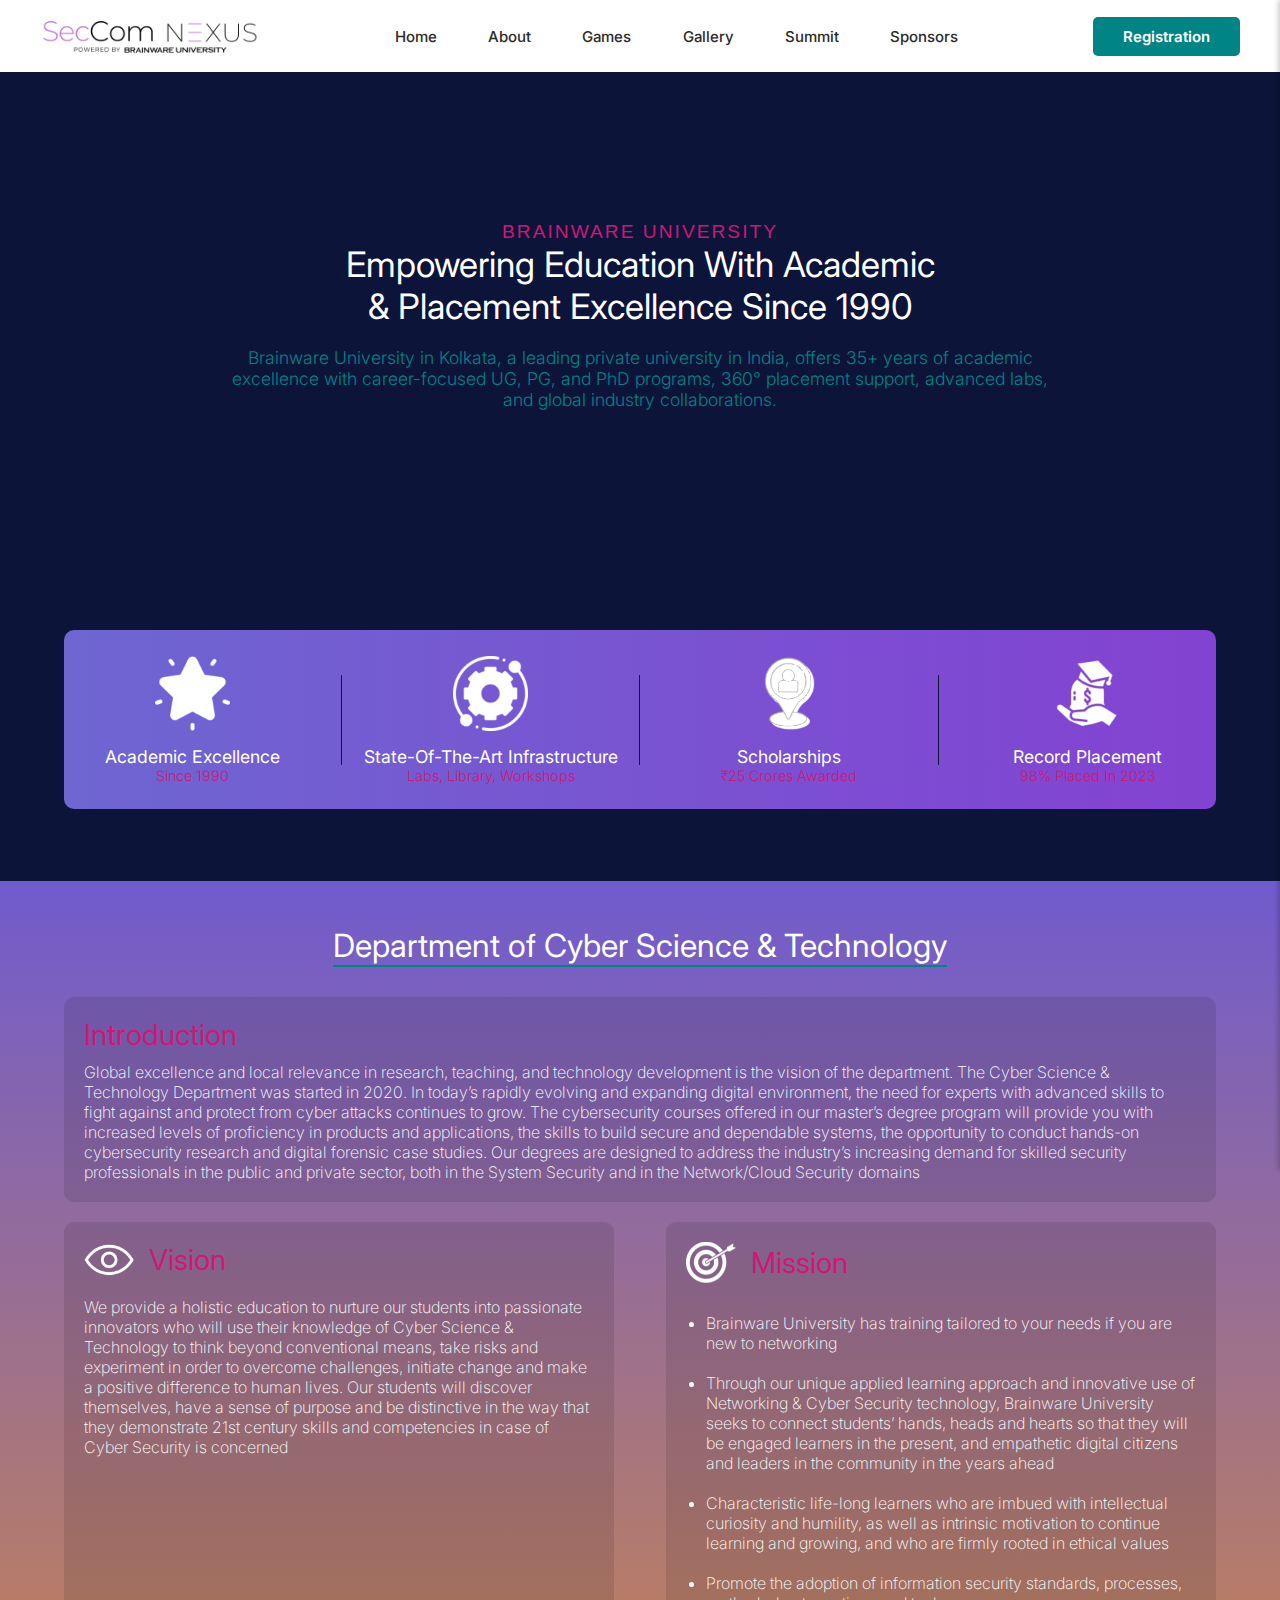
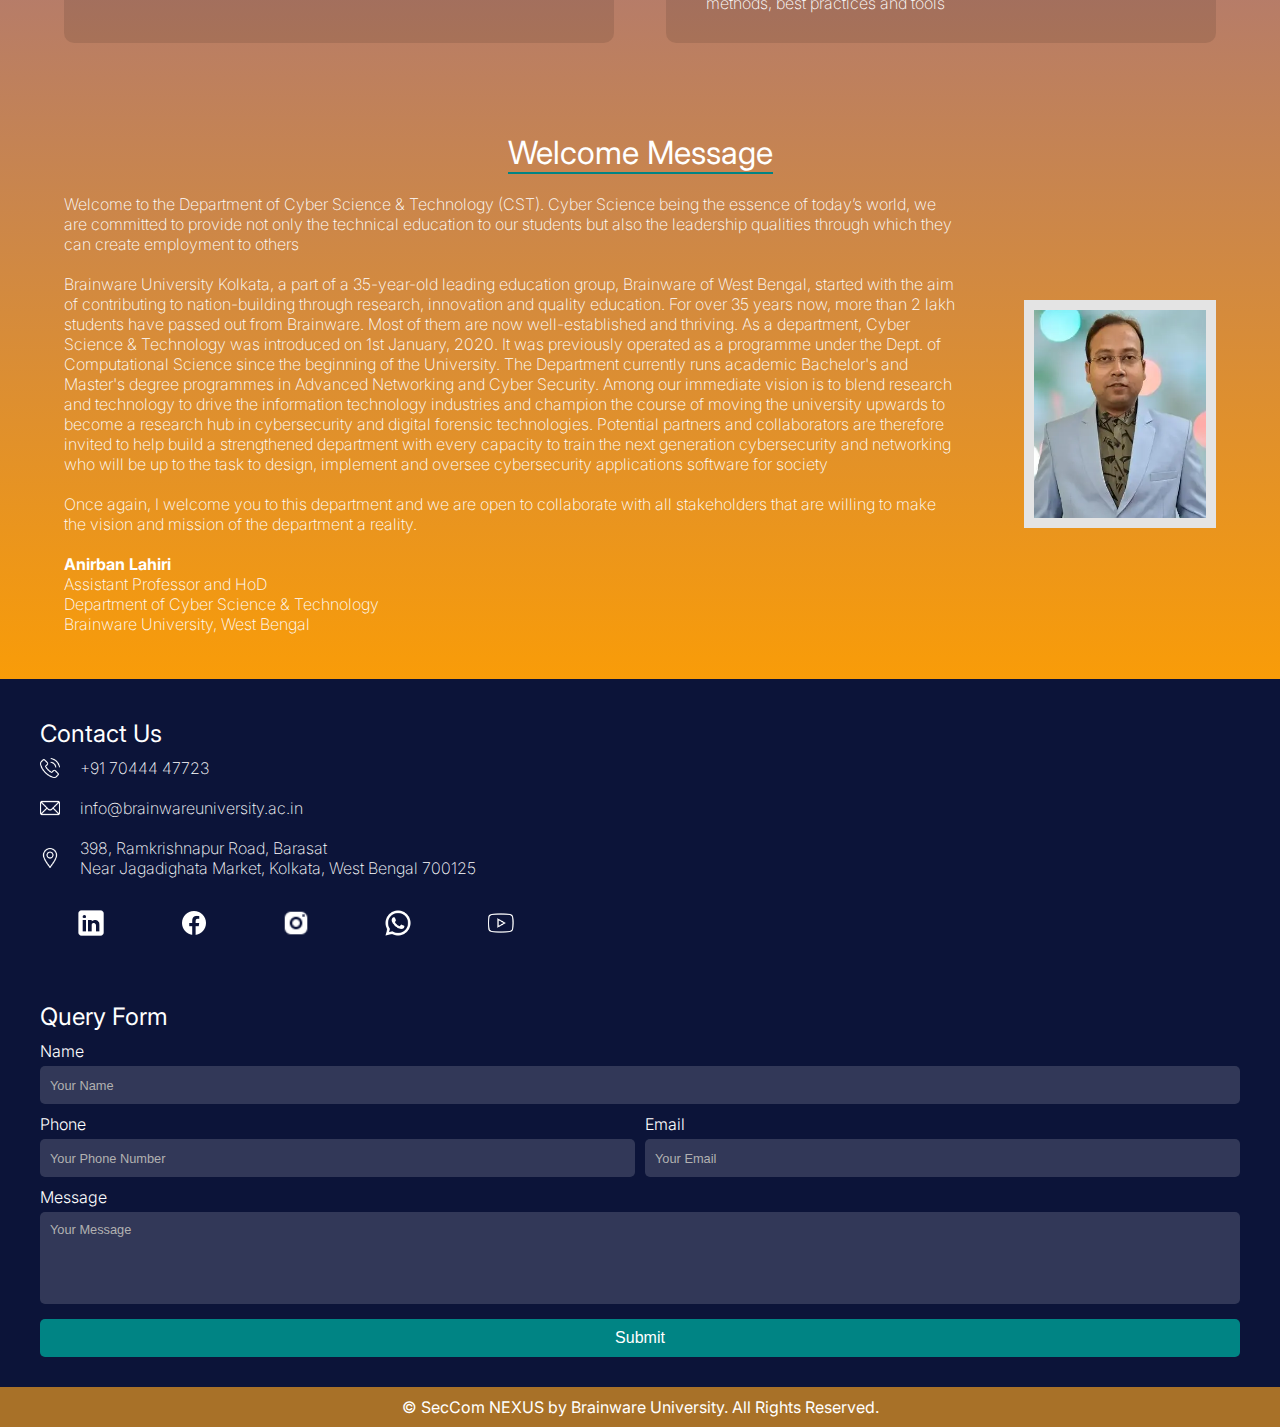
==== commit e89a674f: "Non-Img-Final" ====
--- a/about.html
+++ b/about.html
@@ -206,23 +206,23 @@
           <h3>Contact Us</h3>
           <div>
             <img src="Assets/SM-Icons/call-b.png" alt="" />
-			<a href="tel:+91 7044447723">+91 70444 47723</a>
+            <a href="tel:+91 7044447723">+91 70444 47723</a>
           </div>
           <div>
             <img src="Assets/SM-Icons/mail-b.png" alt="" />
-			<a href="mailto:info@brainwareuniversity.ac.in">info@brainwareuniversity.ac.in</a>
+            <a href="mailto:info@brainwareuniversity.ac.in">info@brainwareuniversity.ac.in</a>
           </div>
           <div>
             <img src="Assets/SM-Icons/loc-b.png" alt="" />
-			<a href="">398, Ramkrishnapur Road, Barasat <br />Near Jagadighata Market, Kolkata, West Bengal 700125</a>
+            <a href="">398, Ramkrishnapur Road, Barasat <br />Near Jagadighata Market, Kolkata, West Bengal 700125</a>
           </div>
         </div>
         <div class="foot1_icons">
-          <a href="#"><img src="" alt="" /></a>
-          <a href="#"><img src="" alt="" /></a>
-          <a href="#"><img src="" alt="" /></a>
-          <a href="#"><img src="" alt="" /></a>
-          <a href="#"><img src="" alt="" /></a>
+          <a target="_blank" href="https://in.linkedin.com/school/brainwareuniversity/"><img src="Assets/SM-Icons/icons8-linkedin-50.png" alt="" /></a>
+          <a target="_blank" href="https://www.facebook.com/brainwareuniversity"><img src="Assets/SM-Icons/icons8-facebook-30.png" alt="" /></a>
+          <a target="_blank" href="https://www.instagram.com/brainware_university_kolkata/"><img src="Assets/SM-Icons/icons8-instagram-logo-24.png" alt="" /></a>
+          <a target="_blank" href="tel: +91 9831611579"><img src="Assets/SM-Icons/icons8-whatsapp-50.png" alt="" /></a>
+          <a target="_blank" href="https://www.youtube.com/brainwareuniversitykolkata"><img src="Assets/SM-Icons/icons8-youtube-50.png" alt="" /></a>
         </div>
       </div>
       <div class="foot1_map">
@@ -256,7 +256,7 @@
       </form>
     </article>
   </footer>
-  
+
   <!-- Floating Hamburger Button -->
   <button class="float-menu" onclick="toggleMenu()">☰</button>
 
@@ -267,7 +267,7 @@
       <li><a href="about.html">About</a></li>
       <li><a href="games.html">Games</a></li>
       <li><a href="gallery.html">Gallery</a></li>
-      <li><a href="conference.html">Conference</a></li>
+      <li><a href="summit.html">Summit</a></li>
       <li><a href="sponsors.html">Sponsors</a></li>
     </ul>
   </nav>
--- a/CSS/style.css
+++ b/CSS/style.css
@@ -81,8 +81,8 @@
     color: #2b2b2b;
     text-decoration: none;
     padding: 10px 2vw;
-    font-size: 14px;
-    font-weight: 400;
+    font-size: 15px;
+    font-weight: 500;
     font-family: "Inter", sans-serif;
 }
 
@@ -124,23 +124,12 @@
 .nav_ext {
     padding: 10px 30px;
     color: #fff;
+    border-radius: 5px;
     font-weight: 600;
 }
-
-.prt {
-    background-color: #cb1977;
-}
-
-.prt:hover {
-    background-color: #921156;
-    color: #fff;
-}
-
 .reg {
-    margin-left: 10px;
     background-color: #008484;
 }
-
 .reg:hover {
     background-color: #006363;
     color: #fff;
@@ -197,13 +186,13 @@
 	display: flex;
 	align-items: center;
 }
-.foot1_links div img {
+.foot1_links_div img {
     width: 20px;
     height: 20px;
     filter: invert(100%);
 }
 
-.foot1_links div a {
+.foot1_links_div a {
     font-weight: 200;
     padding-left: 20px;
     color: var(--first-color);
@@ -219,14 +208,11 @@
 .foot1_icons {
     display: flex;
     justify-content: space-around;
-    padding: 20px 30px;
-}
-
-.foot1_icons a {
-    height: 40px;
-    width: 40px;
-    border-radius: 50%;
-    background-color: gray;
+}
+
+.foot1_icons img {
+    height: 30px;
+    width: 30px;
 }
 
 .foot2 {
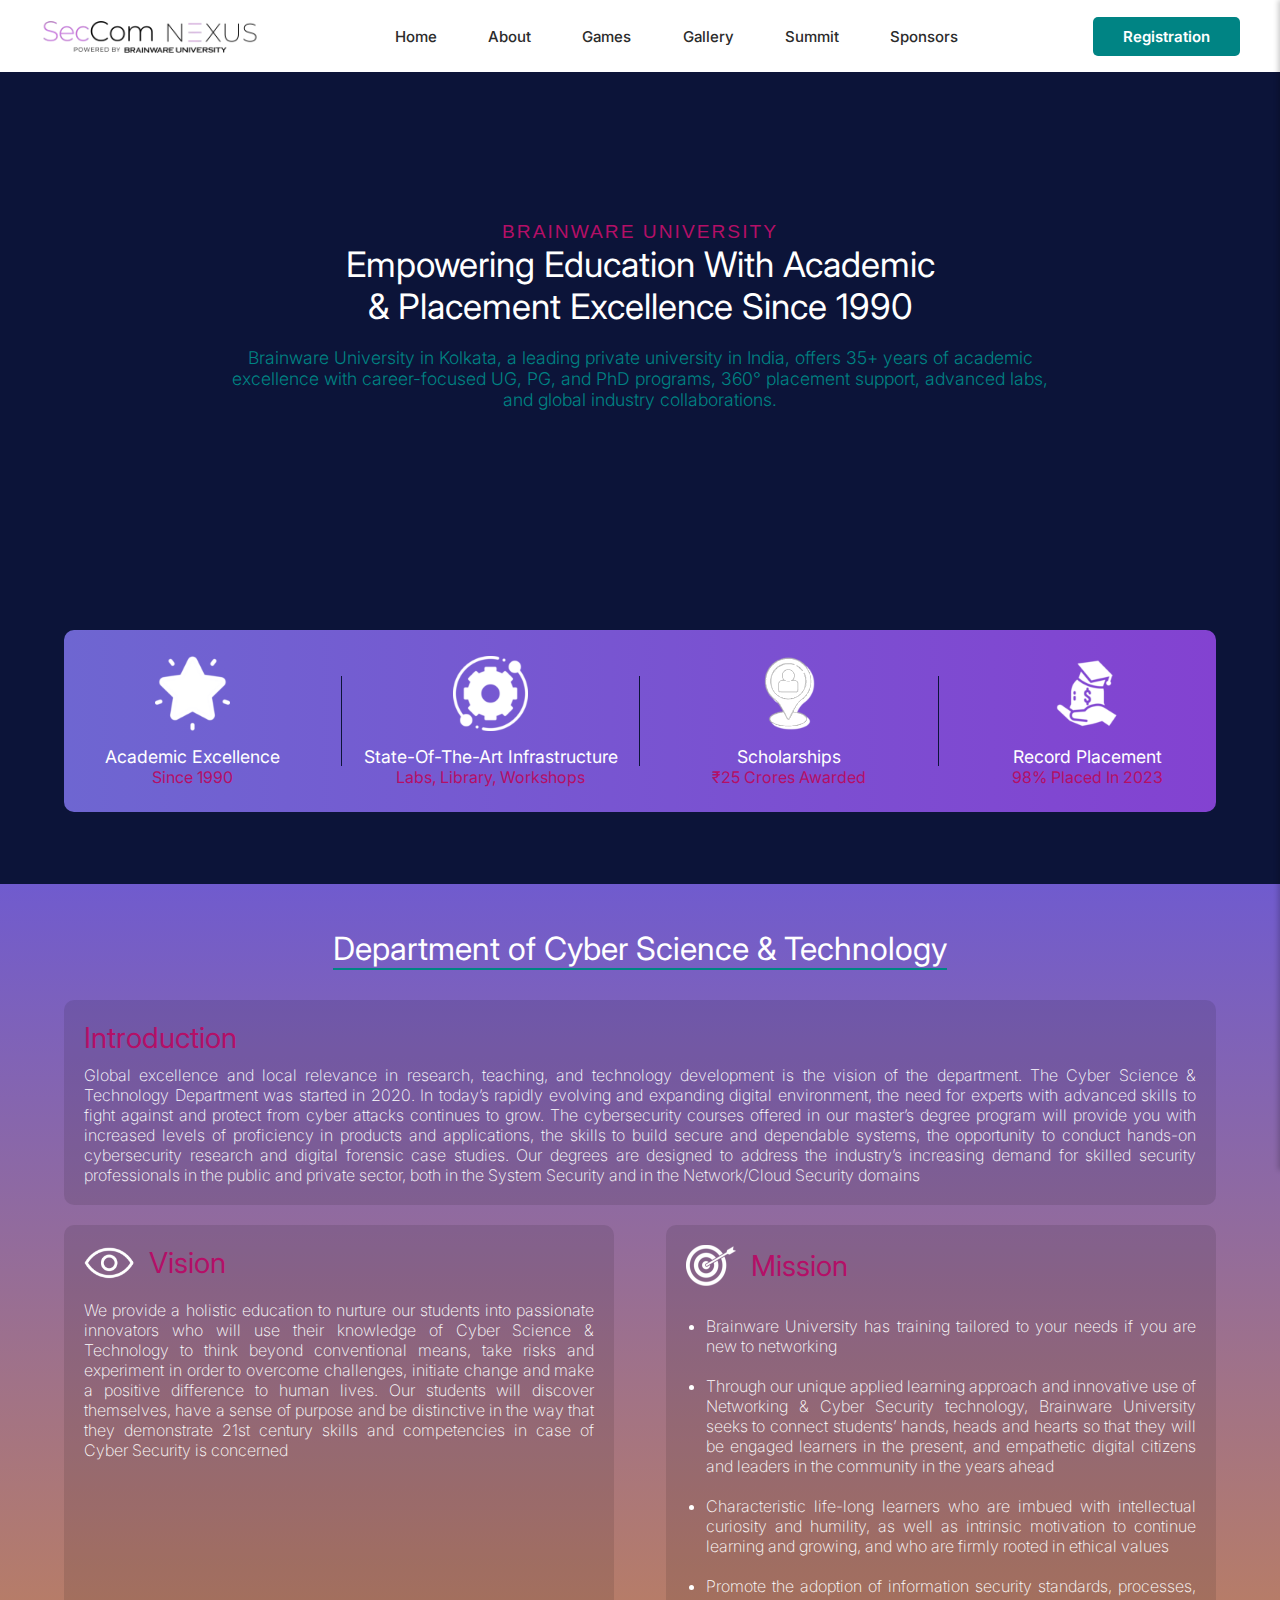
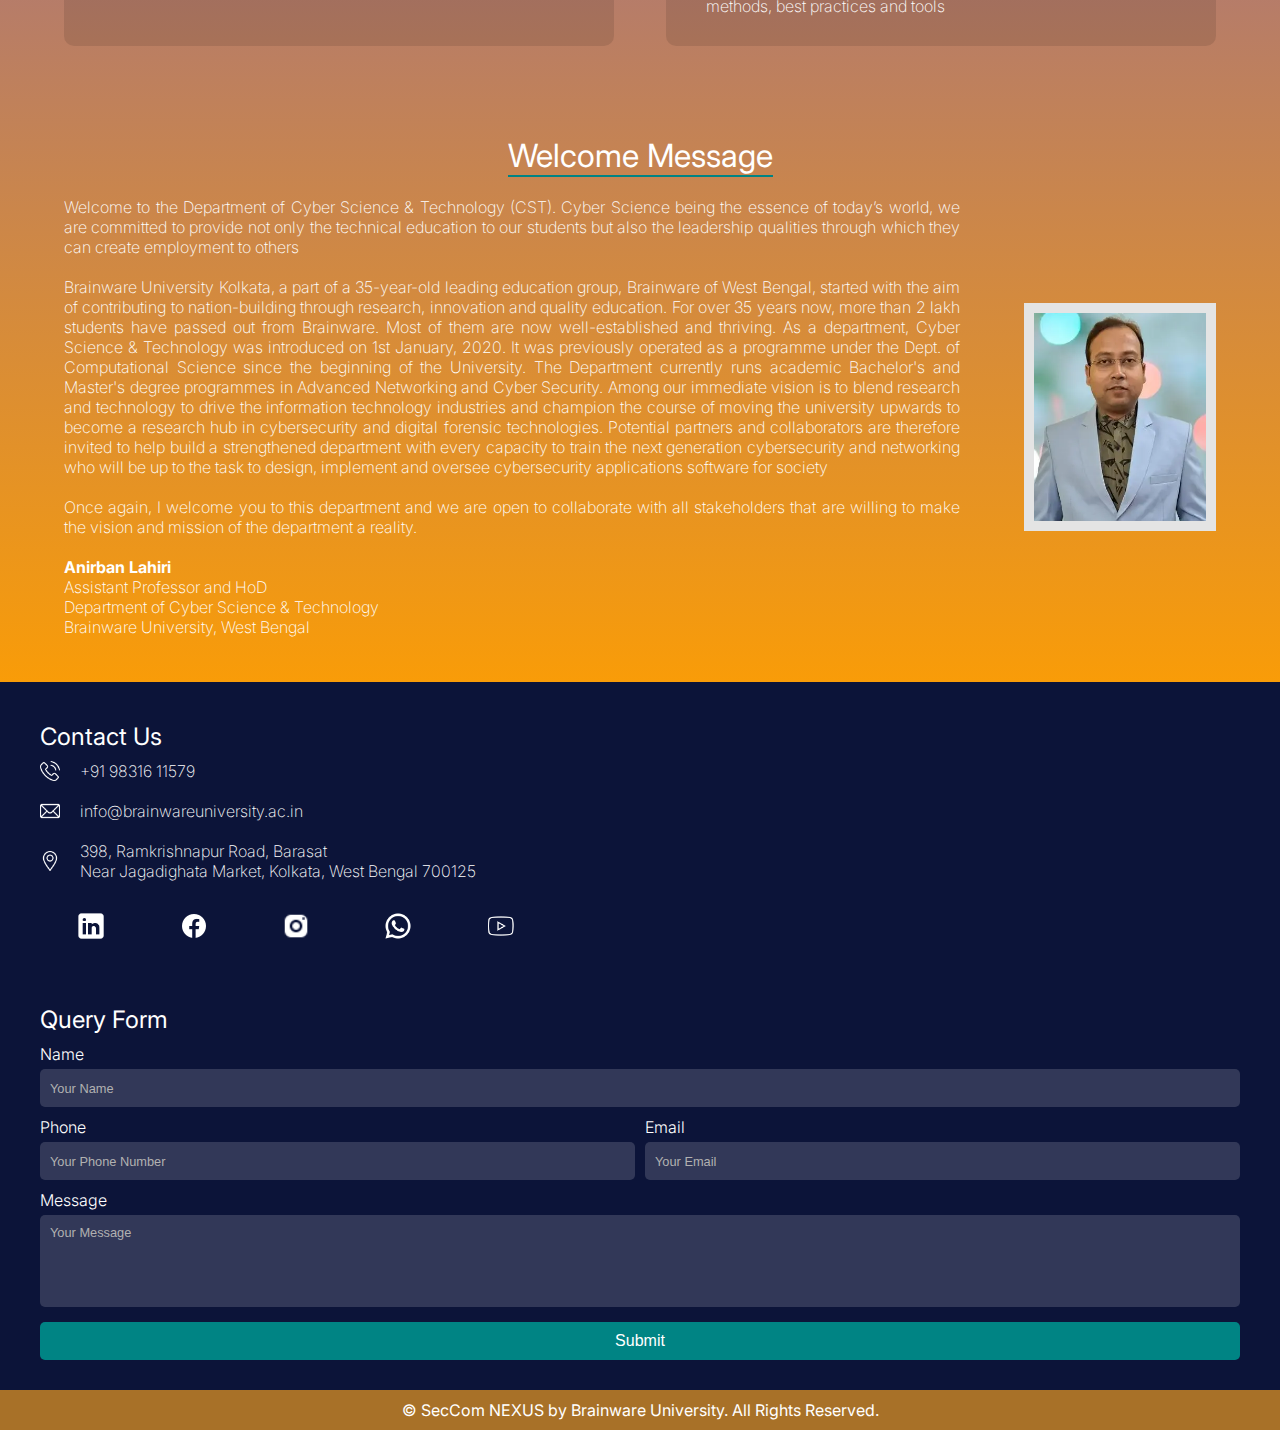
==== commit 99c2966e: "Fix-1" ====
--- a/about.html
+++ b/about.html
@@ -38,7 +38,7 @@
       </ul>
     </nav>
     <div>
-      <a class="nav_ext reg" href="games.html">Registration</a>
+      <a class="nav_ext" href="https://forms.gle/vuc23u6NJn7YW2ZE8">Registration</a>
     </div>
     <div class="menu-button" id="menuButton">&#9776;</div>
   </header>
@@ -206,7 +206,7 @@
           <h3>Contact Us</h3>
           <div>
             <img src="Assets/SM-Icons/call-b.png" alt="" />
-            <a href="tel:+91 7044447723">+91 70444 47723</a>
+            <a href="tel:+91 9831611579">+91 98316 11579</a>
           </div>
           <div>
             <img src="Assets/SM-Icons/mail-b.png" alt="" />
@@ -269,6 +269,7 @@
       <li><a href="gallery.html">Gallery</a></li>
       <li><a href="summit.html">Summit</a></li>
       <li><a href="sponsors.html">Sponsors</a></li>
+      <li><a href="https://forms.gle/vuc23u6NJn7YW2ZE8">Registration</a></li>
     </ul>
   </nav>
 
--- a/CSS/style.css
+++ b/CSS/style.css
@@ -5,7 +5,7 @@
 :root {
     /* Text */
     --first-color: #fff;
-    --second-color: #cb1977;
+    --second-color: #b40f67;
     --third-color: #008484;
     /* Color-Type */
     --color-type-1: #111111;
@@ -126,11 +126,9 @@
     color: #fff;
     border-radius: 5px;
     font-weight: 600;
-}
-.reg {
     background-color: #008484;
 }
-.reg:hover {
+.nav_ext:hover {
     background-color: #006363;
     color: #fff;
 }
--- a/CSS/about.css
+++ b/CSS/about.css
@@ -87,8 +87,8 @@
 }
 .art2 div p {
     font-family: "Inter", sans-serif;
-    font-weight: 300;
-    font-size: 0.9rem;
+    font-weight: 400;
+    font-size: 1rem;
     color: var(--second-color);
 }
 .art2 hr {
@@ -144,6 +144,9 @@
     padding: 20px;
     margin-top: 20px;
 }
+.art4 p, .art5 p, .art5 li {
+    text-align: justify;
+}
 .art5_div1 {
     animation: fadeInFromLeft 1s ease-out forwards;
 }
@@ -189,6 +192,9 @@
     width: 15vw;
     border: 10px solid #e4e4e4;
 }
+.art6 p {
+    text-align: justify;
+}
 
 @media (max-width: 800px) {
     .art1 h1 {
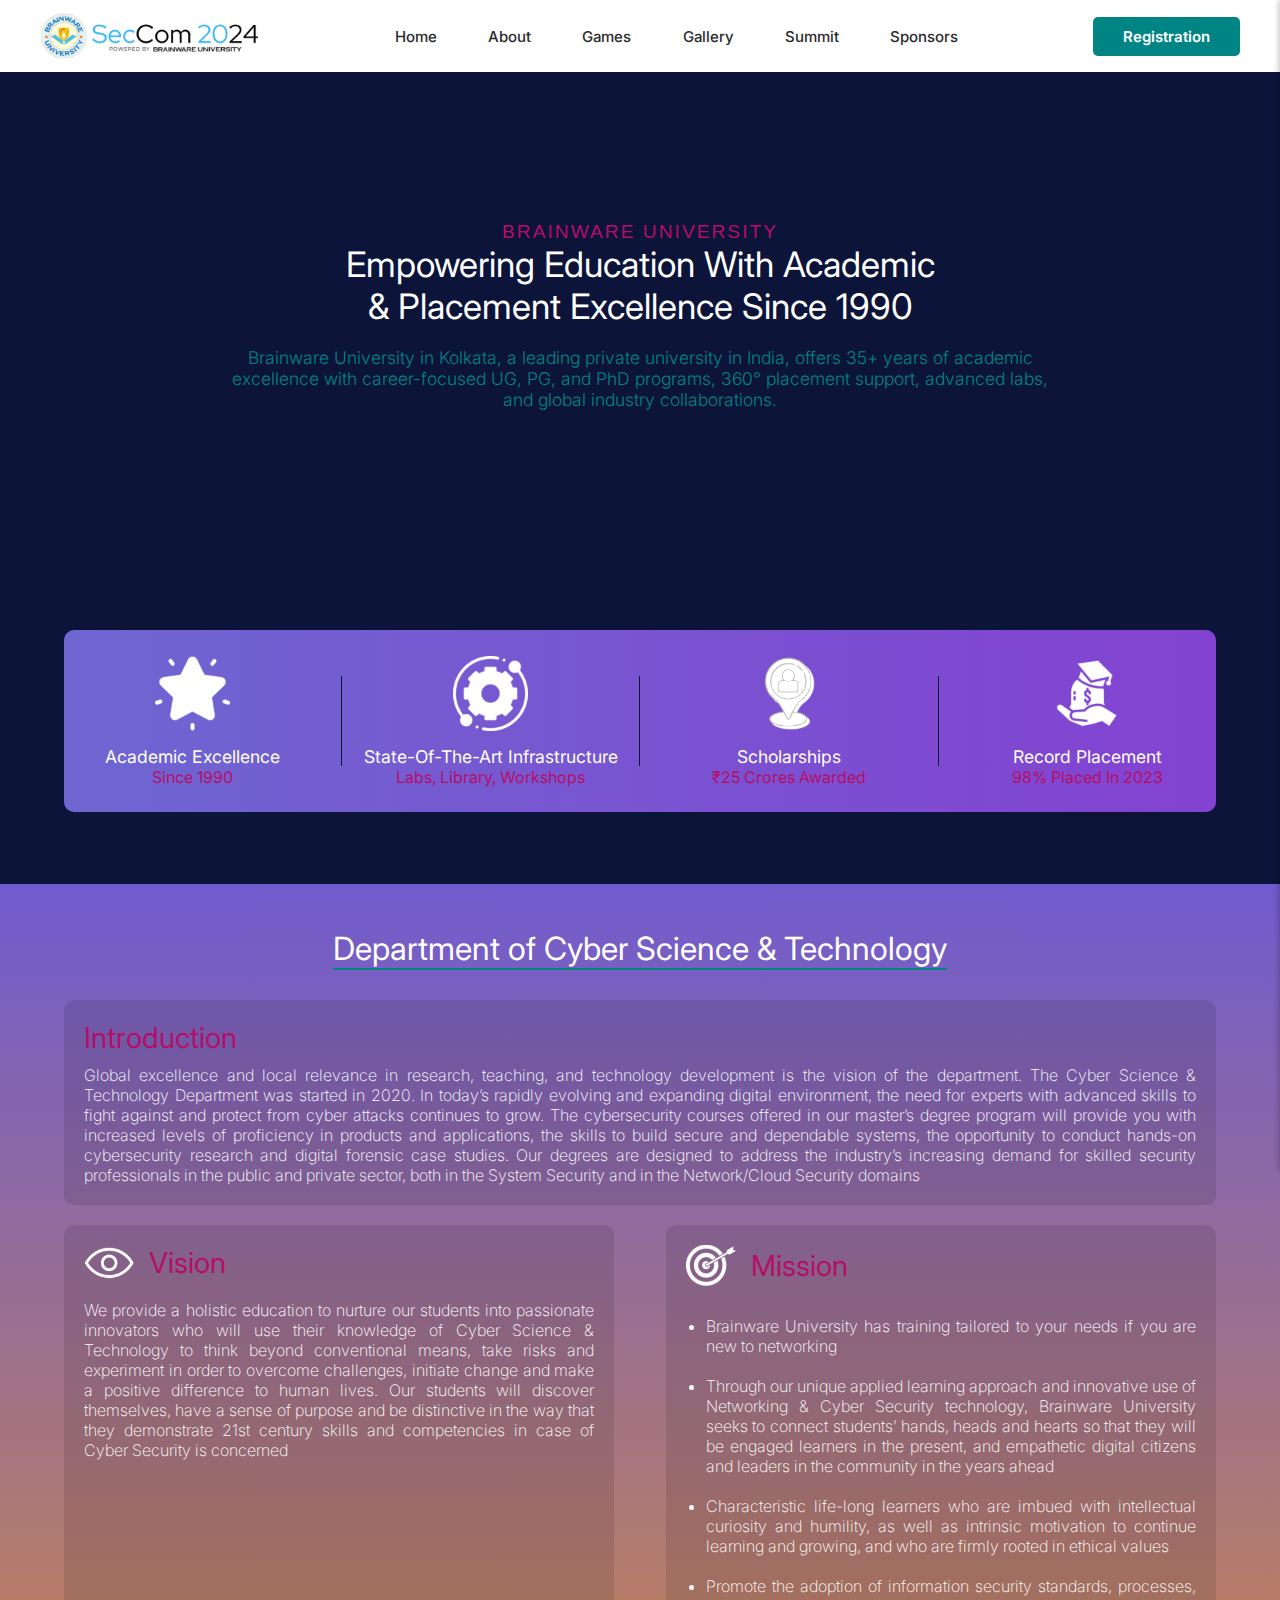
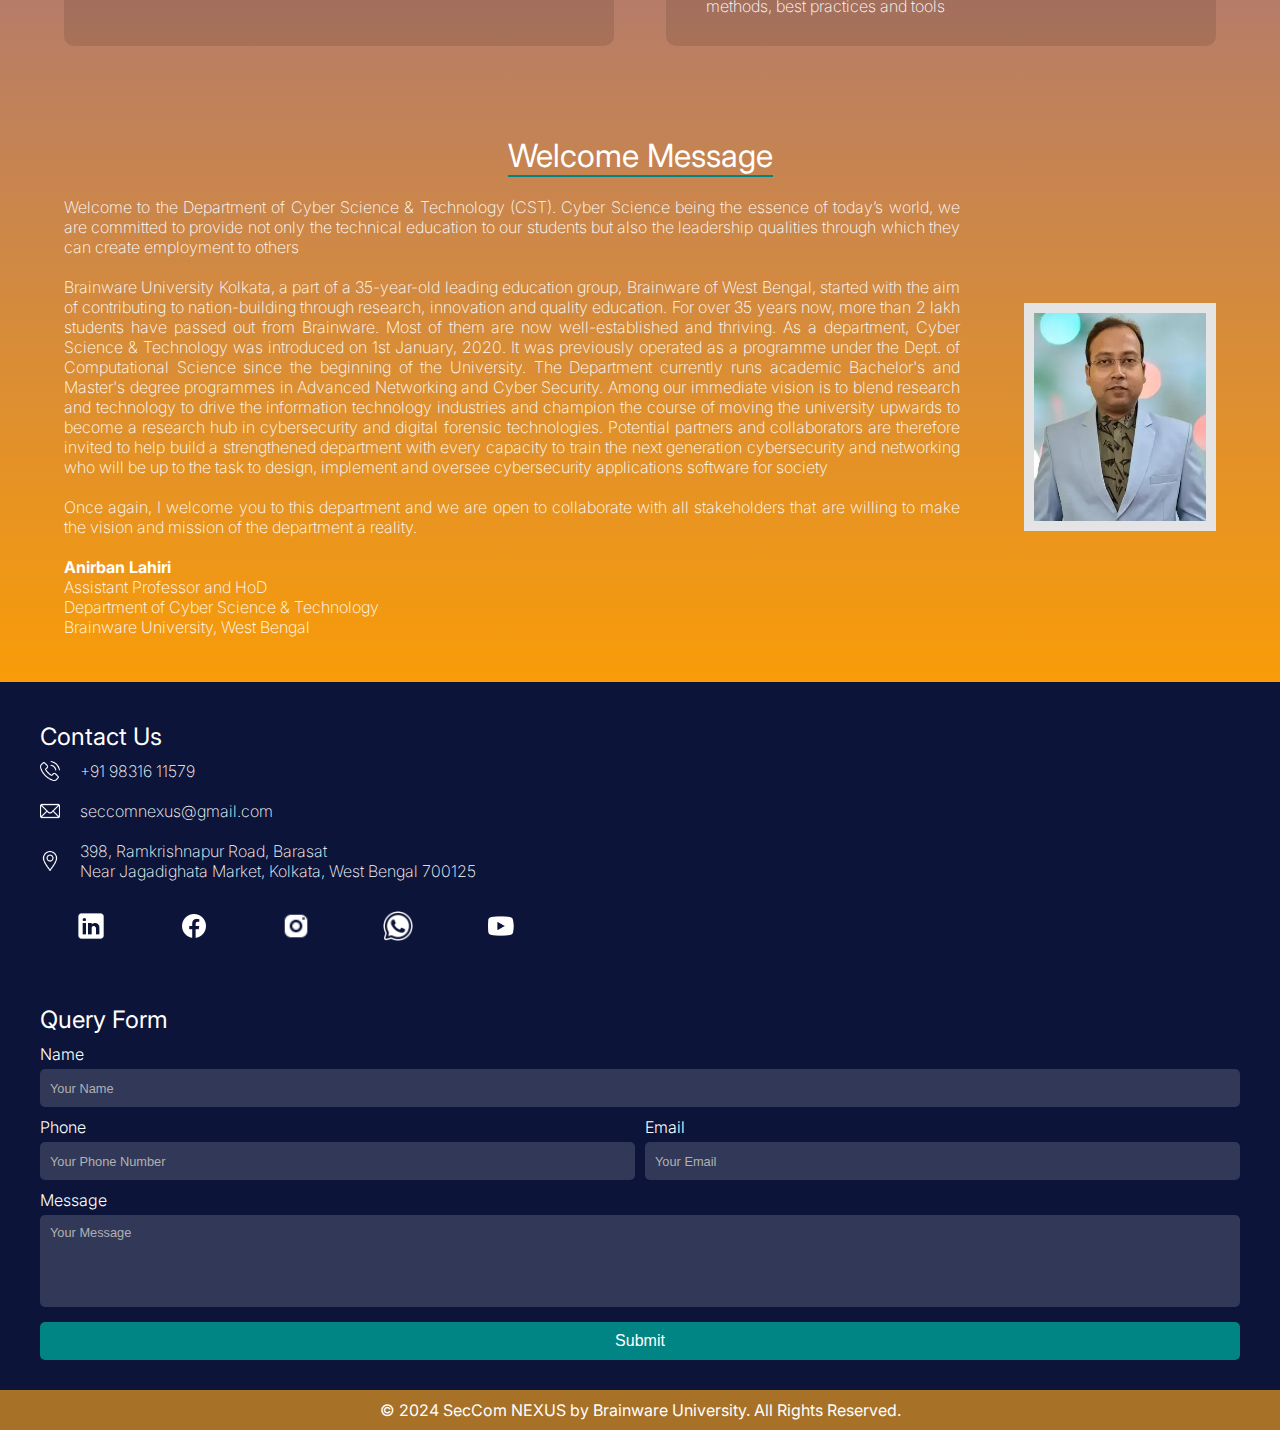
==== commit 97f0a81b: "Final_deploy" ====
--- a/about.html
+++ b/about.html
@@ -16,20 +16,8 @@
     <nav>
       <ul>
         <li><a href="index.html">Home</a></li>
-        <li>
-          <a href="about.html">About</a>
-          <ul class="sub-nav">
-            <li><a href="about.html#art4">Dept. Of Cyber Science & Technology</a></li>
-          </ul>
-        </li>
-        <li>
-          <a href="games.html">Games</a>
-          <ul class="sub-nav">
-            <li><a href="games.html#">Valorant</a></li>
-            <li><a href="games.html#">BGMI</a></li>
-            <li><a href="games.html#">CTF</a></li>
-          </ul>
-        </li>
+        <li><a href="about.html">About</a></li>
+        <li><a href="games.html">Games</a></li>
         <li><a href="gallery.html">Gallery</a></li>
         <li><a href="summit.html">Summit</a></li>
         <li>
@@ -210,7 +198,7 @@
           </div>
           <div>
             <img src="Assets/SM-Icons/mail-b.png" alt="" />
-            <a href="mailto:info@brainwareuniversity.ac.in">info@brainwareuniversity.ac.in</a>
+            <a href="mailto: seccomnexus@gmail.com">seccomnexus@gmail.com</a>
           </div>
           <div>
             <img src="Assets/SM-Icons/loc-b.png" alt="" />
@@ -235,7 +223,7 @@
     </article>
     <article class="foot2">
       <h3>Query Form</h3>
-      <form id="query-form" action="#" method="POST">
+      <form id="query-form" action="thank-you.html" method="POST">
         <label for="name">Name</label>
         <input type="text" id="name" name="name" placeholder="Your Name" required />
 
@@ -252,7 +240,7 @@
 
         <label for="message">Message</label>
         <textarea id="message" name="message" placeholder="Your Message" rows="4" required></textarea>
-        <button type="submit">Submit</button>
+        <button id="submitBtn" type="submit">Submit</button>
       </form>
     </article>
   </footer>
@@ -274,7 +262,7 @@
   </nav>
 
   <div class="cpyrht">
-    <p>© <span id="currentYear"></span> SecCom NEXUS by Brainware University. All Rights Reserved.</p>
+    <p>© <span>2024</span> SecCom NEXUS by Brainware University. All Rights Reserved.</p>
   </div>
   <script src="JS/script.js"></script>
 </body>
